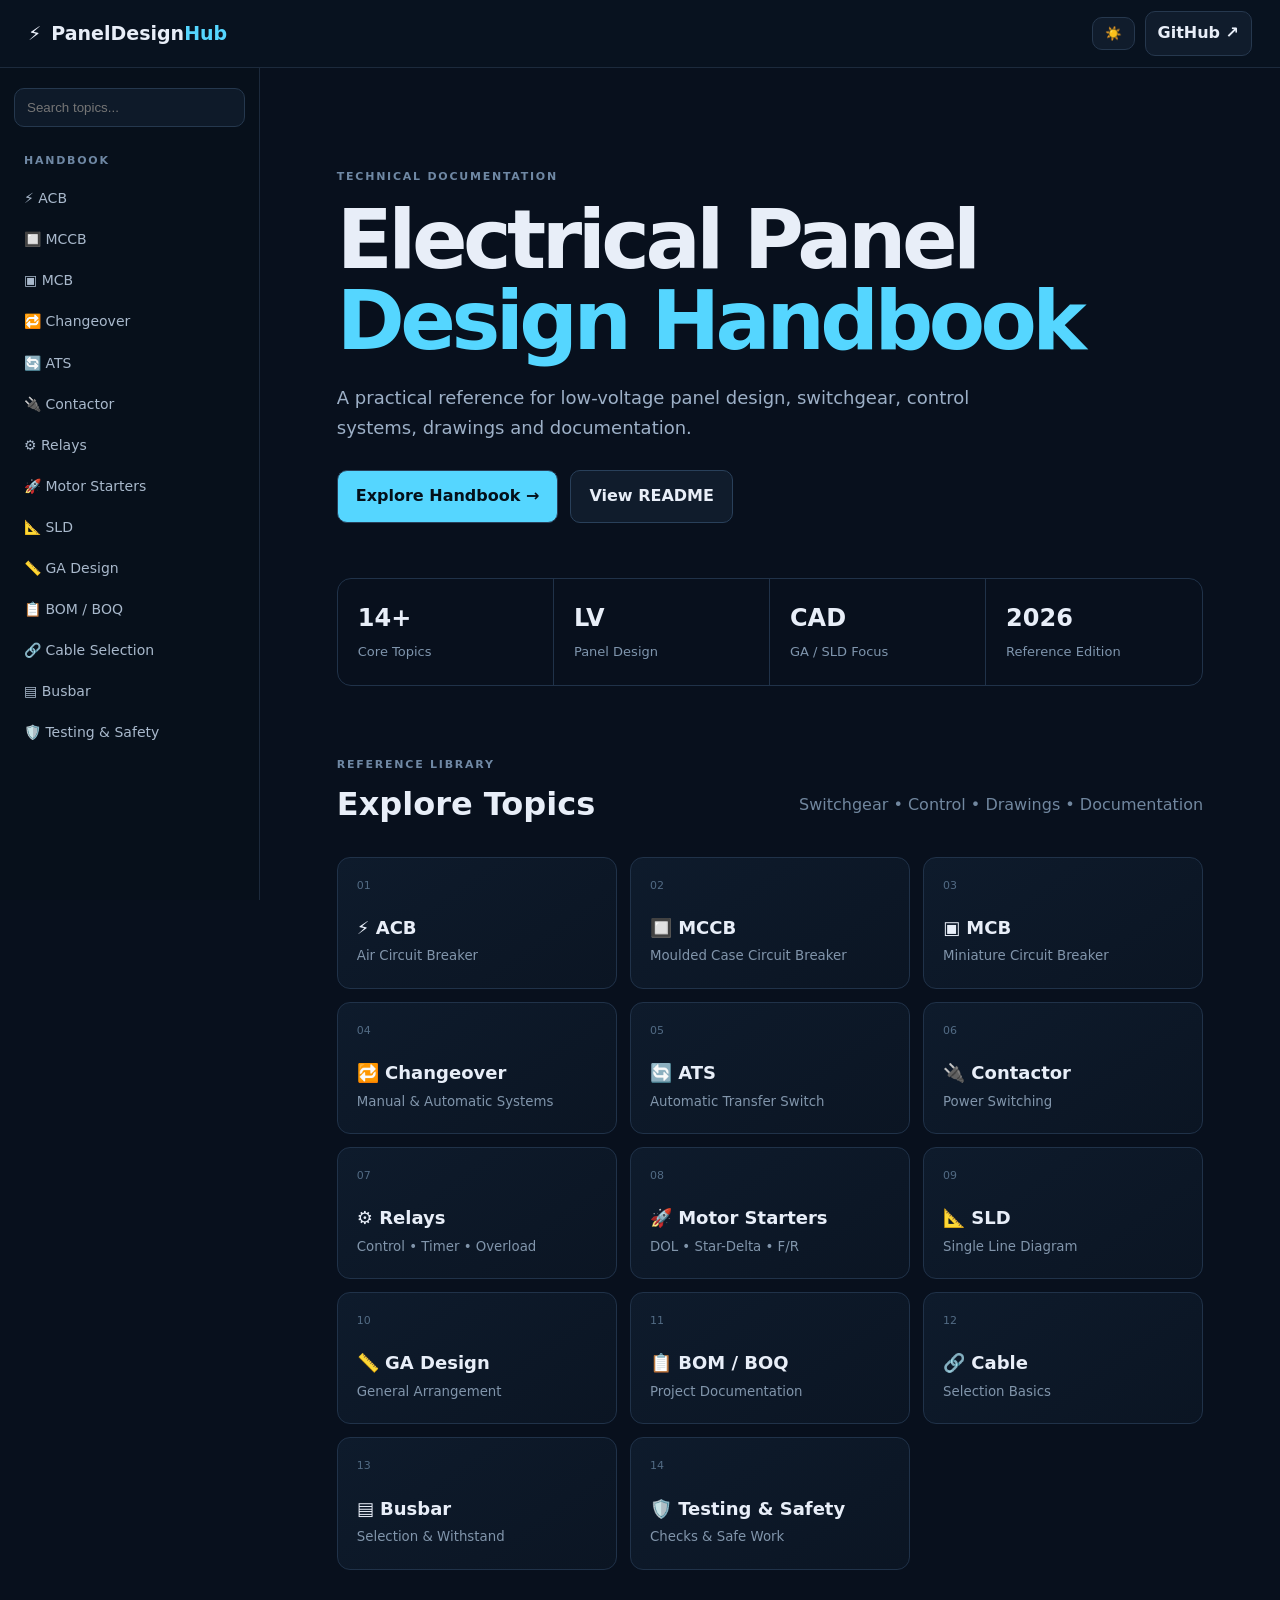
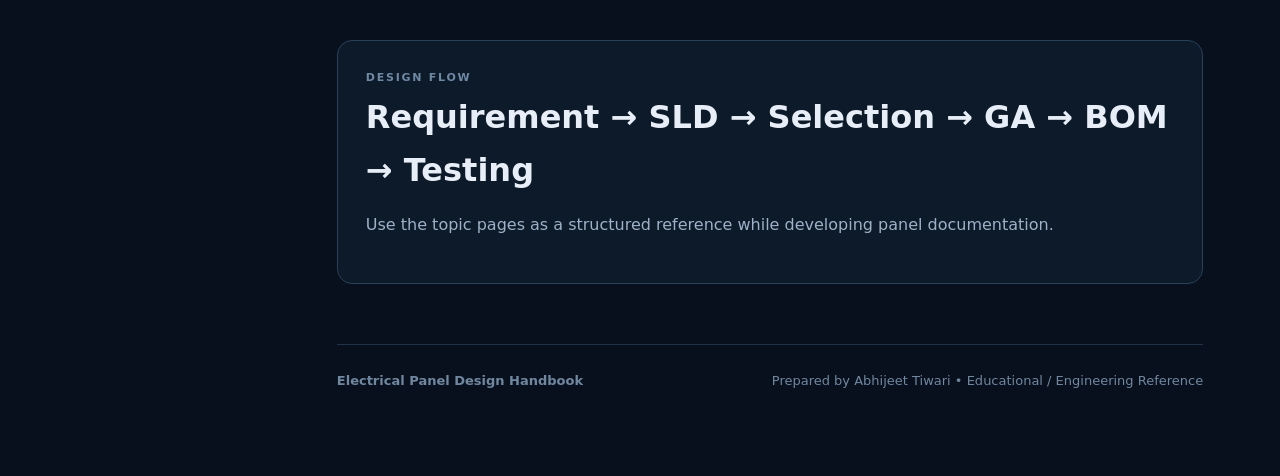
==== index.html @ 4001d246 "Add files via upload" ====
<!DOCTYPE html>
<html lang="en">
<head>
<meta charset="UTF-8">
<meta name="viewport" content="width=device-width, initial-scale=1.0">
<meta name="description" content="Electrical Panel Design Technical Handbook - ACB, MCCB, MCB, ATS, Changeover, Contactors, Relays, Starters, SLD, GA, BOM, BOQ, Cable and Busbar.">
<title>Electrical Panel Design Handbook</title>
<link rel="stylesheet" href="style.css">
</head>
<body>
<header class="topbar">
  <a class="brand" href="index.html">⚡ <span>PanelDesign<span class="accent">Hub</span></span></a>
  <div class="top-actions">
    <button id="themeBtn" class="icon-btn" title="Toggle theme">☀️</button>
    <a class="github-btn" href="https://github.com/" target="_blank" rel="noopener">GitHub ↗</a>
  </div>
</header>

<div class="layout">
<aside class="sidebar">
  <div class="search-wrap">
    <input id="search" type="search" placeholder="Search topics..." aria-label="Search topics">
  </div>
  <nav id="topicNav">
    <p class="nav-title">HANDBOOK</p>
    <a href="topics/acb.html">⚡ ACB</a>
    <a href="topics/mccb.html">🔲 MCCB</a>
    <a href="topics/mcb.html">▣ MCB</a>
    <a href="topics/changeover.html">🔁 Changeover</a>
    <a href="topics/ats.html">🔄 ATS</a>
    <a href="topics/contactor.html">🔌 Contactor</a>
    <a href="topics/relays.html">⚙️ Relays</a>
    <a href="topics/starters.html">🚀 Motor Starters</a>
    <a href="topics/sld.html">📐 SLD</a>
    <a href="topics/ga-design.html">📏 GA Design</a>
    <a href="topics/bom-boq.html">📋 BOM / BOQ</a>
    <a href="topics/cable.html">🔗 Cable Selection</a>
    <a href="topics/busbar.html">▤ Busbar</a>
    <a href="topics/testing-safety.html">🛡️ Testing & Safety</a>
  </nav>
</aside>

<main class="content">
  <section class="hero">
    <div class="eyebrow">TECHNICAL DOCUMENTATION</div>
    <h1>Electrical Panel<br><span>Design Handbook</span></h1>
    <p>A practical reference for low-voltage panel design, switchgear, control systems, drawings and documentation.</p>
    <div class="hero-buttons">
      <a class="primary-btn" href="#topics">Explore Handbook →</a>
      <a class="secondary-btn" href="README.md">View README</a>
    </div>
  </section>

  <section class="stats">
    <div><strong>14+</strong><span>Core Topics</span></div>
    <div><strong>LV</strong><span>Panel Design</span></div>
    <div><strong>CAD</strong><span>GA / SLD Focus</span></div>
    <div><strong>2026</strong><span>Reference Edition</span></div>
  </section>

  <section id="topics">
    <div class="section-head">
      <div><div class="eyebrow">REFERENCE LIBRARY</div><h2>Explore Topics</h2></div>
      <p>Switchgear • Control • Drawings • Documentation</p>
    </div>
    <div class="cards" id="cards">
      <a class="card" data-key="acb air circuit breaker" href="topics/acb.html"><span>01</span><b>⚡ ACB</b><small>Air Circuit Breaker</small></a>
      <a class="card" data-key="mccb moulded case circuit breaker" href="topics/mccb.html"><span>02</span><b>🔲 MCCB</b><small>Moulded Case Circuit Breaker</small></a>
      <a class="card" data-key="mcb miniature circuit breaker" href="topics/mcb.html"><span>03</span><b>▣ MCB</b><small>Miniature Circuit Breaker</small></a>
      <a class="card" data-key="changeover manual automatic mains dg" href="topics/changeover.html"><span>04</span><b>🔁 Changeover</b><small>Manual & Automatic Systems</small></a>
      <a class="card" data-key="ats automatic transfer switch" href="topics/ats.html"><span>05</span><b>🔄 ATS</b><small>Automatic Transfer Switch</small></a>
      <a class="card" data-key="contactor contact" href="topics/contactor.html"><span>06</span><b>🔌 Contactor</b><small>Power Switching</small></a>
      <a class="card" data-key="relay control timer overload" href="topics/relays.html"><span>07</span><b>⚙️ Relays</b><small>Control • Timer • Overload</small></a>
      <a class="card" data-key="dol star delta forward reverse starters motor" href="topics/starters.html"><span>08</span><b>🚀 Motor Starters</b><small>DOL • Star-Delta • F/R</small></a>
      <a class="card" data-key="sld single line diagram" href="topics/sld.html"><span>09</span><b>📐 SLD</b><small>Single Line Diagram</small></a>
      <a class="card" data-key="ga general arrangement drawing" href="topics/ga-design.html"><span>10</span><b>📏 GA Design</b><small>General Arrangement</small></a>
      <a class="card" data-key="bom boq bill materials quantities" href="topics/bom-boq.html"><span>11</span><b>📋 BOM / BOQ</b><small>Project Documentation</small></a>
      <a class="card" data-key="cable selection current voltage drop" href="topics/cable.html"><span>12</span><b>🔗 Cable</b><small>Selection Basics</small></a>
      <a class="card" data-key="busbar copper aluminium current density" href="topics/busbar.html"><span>13</span><b>▤ Busbar</b><small>Selection & Withstand</small></a>
      <a class="card" data-key="testing commissioning electrical safety" href="topics/testing-safety.html"><span>14</span><b>🛡️ Testing & Safety</b><small>Checks & Safe Work</small></a>
    </div>
    <p id="noResults" class="no-results">No topic found.</p>
  </section>

  <section class="callout">
    <div><div class="eyebrow">DESIGN FLOW</div><h2>Requirement → SLD → Selection → GA → BOM → Testing</h2></div>
    <p>Use the topic pages as a structured reference while developing panel documentation.</p>
  </section>

  <footer>
    <strong>Electrical Panel Design Handbook</strong>
    <span>Prepared by Abhijeet Tiwari • Educational / Engineering Reference</span>
  </footer>
</main>
</div>
<script src="script.js"></script>
</body>
</html>
---- style.css ----
*{box-sizing:border-box}html{scroll-behavior:smooth}body{margin:0;font-family:Inter,ui-sans-serif,system-ui,-apple-system,BlinkMacSystemFont,"Segoe UI",sans-serif;background:#08101d;color:#e8eef8;line-height:1.65}a{color:inherit;text-decoration:none}.topbar{height:68px;border-bottom:1px solid #1c2a3c;background:#091321cc;backdrop-filter:blur(16px);display:flex;align-items:center;justify-content:space-between;padding:0 28px;position:sticky;top:0;z-index:20}.brand{display:flex;align-items:center;gap:10px;font-weight:800;font-size:19px}.accent{color:#55d6ff}.top-actions{display:flex;gap:10px;align-items:center}.icon-btn,.github-btn{border:1px solid #26384e;background:#101c2c;color:#e8eef8;border-radius:10px;padding:8px 12px;cursor:pointer}.github-btn{font-weight:700}.layout{display:grid;grid-template-columns:260px 1fr;min-height:calc(100vh - 68px)}.sidebar{border-right:1px solid #1c2a3c;background:#07101b;padding:20px 14px;position:sticky;top:68px;height:calc(100vh - 68px);overflow:auto}.search-wrap input{width:100%;padding:11px 12px;background:#0e1a29;border:1px solid #25384e;border-radius:10px;color:#fff;outline:none}.nav-title,.eyebrow{font-size:11px;letter-spacing:.16em;color:#6f88a4;font-weight:800}.nav-title{margin:25px 10px 8px}.sidebar nav a{display:block;padding:9px 10px;border-radius:8px;color:#a9b9cc;font-size:14px}.sidebar nav a:hover{background:#122237;color:#fff}.content{max-width:1250px;width:100%;margin:auto;padding:60px 6vw}.hero{padding:40px 0 35px}.hero h1{font-size:clamp(42px,7vw,82px);line-height:.98;letter-spacing:-.055em;margin:14px 0 22px}.hero h1 span{color:#55d6ff}.hero p{max-width:700px;color:#9db0c7;font-size:18px}.hero-buttons{display:flex;gap:12px;margin-top:28px;flex-wrap:wrap}.primary-btn,.secondary-btn{padding:12px 18px;border-radius:10px;font-weight:800;border:1px solid #29405a}.primary-btn{background:#55d6ff;color:#04101a}.secondary-btn{background:#101c2c}.stats{display:grid;grid-template-columns:repeat(4,1fr);border:1px solid #203249;border-radius:14px;overflow:hidden;margin:20px 0 70px}.stats div{padding:20px;border-right:1px solid #203249}.stats div:last-child{border:0}.stats strong{display:block;font-size:24px}.stats span{color:#7f95ad;font-size:13px}.section-head{display:flex;justify-content:space-between;gap:20px;align-items:end;margin-bottom:22px}.section-head h2,.callout h2{font-size:32px;margin:4px 0}.section-head p{color:#71879f}.cards{display:grid;grid-template-columns:repeat(3,1fr);gap:13px}.card{border:1px solid #203249;background:linear-gradient(145deg,#0e1b2c,#0b1523);border-radius:13px;padding:19px;min-height:130px;transition:.2s}.card:hover{transform:translateY(-3px);border-color:#55d6ff66;box-shadow:0 12px 35px #0005}.card span{display:block;color:#526b84;font-size:11px;margin-bottom:18px}.card b{display:block;font-size:18px}.card small{color:#8195ab}.no-results{display:none;color:#8095ad}.callout{margin:70px 0 20px;padding:28px;border:1px solid #29405a;border-radius:15px;background:#0d1a29}.callout p{color:#9eb1c7}footer{border-top:1px solid #203249;margin-top:60px;padding:25px 0;color:#71879f;display:flex;justify-content:space-between;gap:20px;font-size:13px}.doc{max-width:900px}.doc h1{font-size:48px;line-height:1.05;letter-spacing:-.04em;margin:10px 0 12px}.doc .lead{color:#9eb1c7;font-size:18px}.doc h2{margin-top:44px;border-bottom:1px solid #203249;padding-bottom:8px}.doc h3{margin-top:28px}.doc li{margin:5px 0}.doc code,.doc pre{font-family:"JetBrains Mono",ui-monospace,SFMono-Regular,Consolas,monospace}.doc pre{background:#050b13;border:1px solid #1e3046;padding:18px;border-radius:12px;overflow:auto;color:#d5e5f7}.doc code{background:#122236;padding:2px 5px;border-radius:5px}.doc table{width:100%;border-collapse:collapse;margin:18px 0}.doc th,.doc td{border:1px solid #25384e;padding:10px;text-align:left}.doc th{background:#112136}.back{display:inline-block;margin-bottom:25px;color:#55d6ff}.note{padding:15px 18px;border-left:3px solid #55d6ff;background:#0d1b2b;border-radius:7px;color:#a9bdd2}.topic-nav{display:flex;justify-content:space-between;margin-top:55px;padding-top:20px;border-top:1px solid #203249}.topic-nav a{color:#55d6ff}.light{background:#f3f7fb;color:#172233}.light .topbar,.light .sidebar{background:#fff;border-color:#d9e2ec}.light .sidebar nav a{color:#4e6175}.light .search-wrap input,.light .secondary-btn,.light .icon-btn{background:#f1f5f9;color:#172233;border-color:#d2dce7}.light .card,.light .callout{background:#fff;border-color:#d9e2ec}.light .stats{border-color:#d9e2ec}.light .stats div{border-color:#d9e2ec}.light .doc pre{background:#eef3f8;color:#172233;border-color:#d4dfe9}.light .doc code{background:#e4edf5}.light .doc th,.light .doc td{border-color:#d4dfe9}.light .doc th{background:#e8f0f7}.light .doc h2, .light footer{border-color:#d9e2ec}.light .hero p,.light .doc .lead,.light .callout p{color:#5f7185}@media(max-width:900px){.layout{grid-template-columns:1fr}.sidebar{position:relative;top:0;height:auto;border-right:0;border-bottom:1px solid #1c2a3c}.sidebar nav{display:flex;overflow:auto;gap:5px}.nav-title{display:none}.sidebar nav a{white-space:nowrap}.content{padding:35px 5vw}.cards{grid-template-columns:repeat(2,1fr)}.stats{grid-template-columns:repeat(2,1fr)}.stats div:nth-child(2){border-right:0}.stats div:nth-child(-n+2){border-bottom:1px solid #203249}.section-head,footer{display:block}}@media(max-width:560px){.cards{grid-template-columns:1fr}.hero h1{font-size:48px}.topbar{padding:0 15px}.brand{font-size:16px}.github-btn{display:none}.doc h1{font-size:38px}}
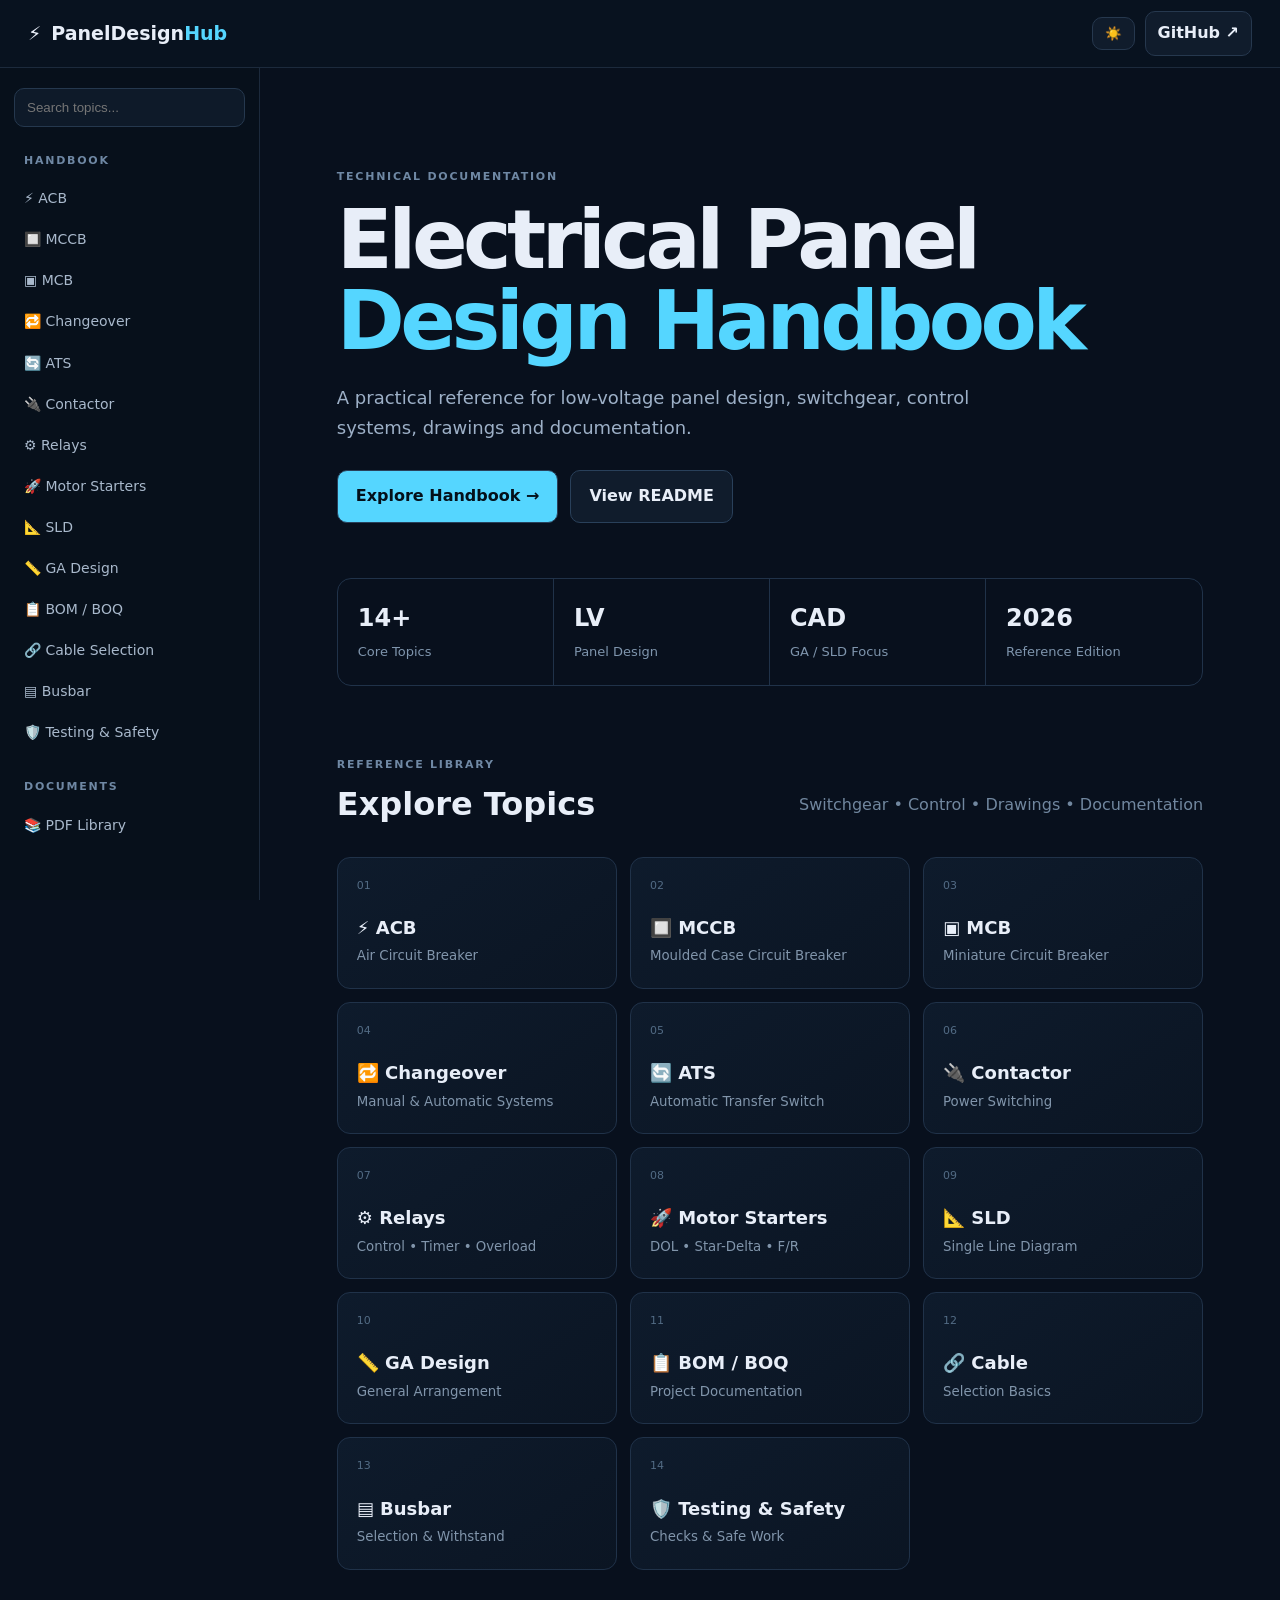
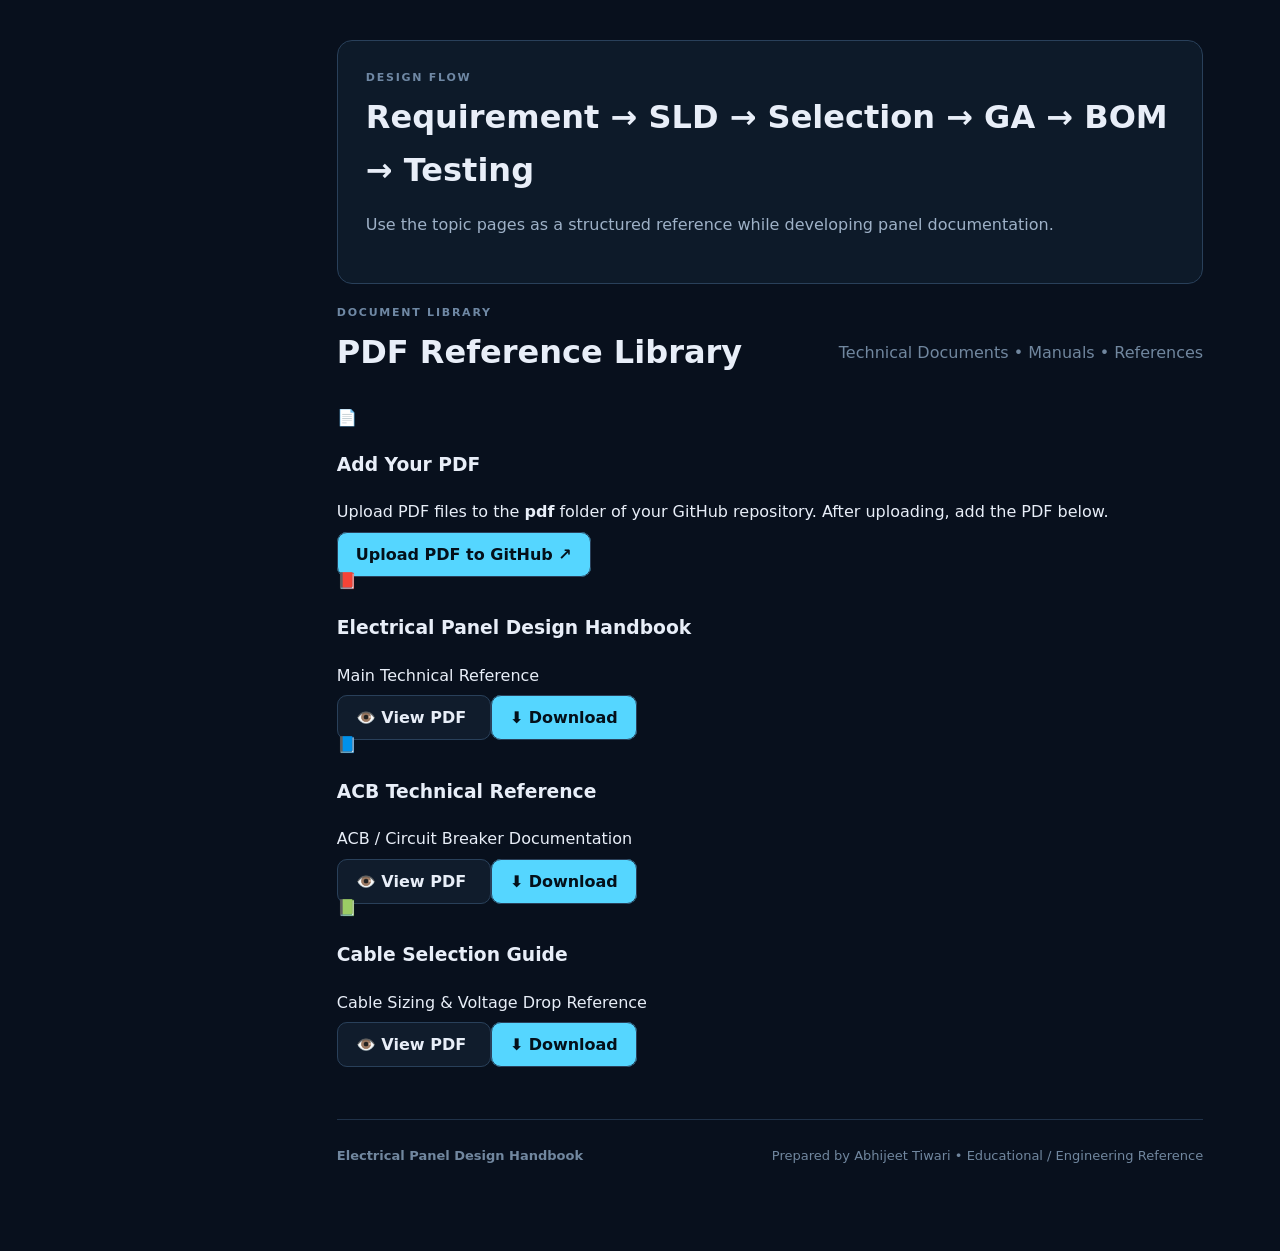
==== commit 9b68b8e2: "Update index.html" ====
--- a/index.html
+++ b/index.html
@@ -3,96 +3,698 @@
 <head>
 <meta charset="UTF-8">
 <meta name="viewport" content="width=device-width, initial-scale=1.0">
-<meta name="description" content="Electrical Panel Design Technical Handbook - ACB, MCCB, MCB, ATS, Changeover, Contactors, Relays, Starters, SLD, GA, BOM, BOQ, Cable and Busbar.">
+
+<meta name="description"
+content="Electrical Panel Design Technical Handbook - ACB, MCCB, MCB, ATS, Changeover, Contactors, Relays, Starters, SLD, GA, BOM, BOQ, Cable and Busbar.">
+
 <title>Electrical Panel Design Handbook</title>
+
 <link rel="stylesheet" href="style.css">
 </head>
+
 <body>
+
 <header class="topbar">
-  <a class="brand" href="index.html">⚡ <span>PanelDesign<span class="accent">Hub</span></span></a>
+
+  <a class="brand" href="index.html">
+    ⚡
+    <span>
+      PanelDesign<span class="accent">Hub</span>
+    </span>
+  </a>
+
   <div class="top-actions">
-    <button id="themeBtn" class="icon-btn" title="Toggle theme">☀️</button>
-    <a class="github-btn" href="https://github.com/" target="_blank" rel="noopener">GitHub ↗</a>
-  </div>
+
+    <button id="themeBtn"
+            class="icon-btn"
+            title="Toggle theme">
+      ☀️
+    </button>
+
+    <a class="github-btn"
+       href="https://github.com/"
+       target="_blank"
+       rel="noopener">
+      GitHub ↗
+    </a>
+
+  </div>
+
 </header>
 
+
 <div class="layout">
+
+<!-- ================= SIDEBAR ================= -->
+
 <aside class="sidebar">
+
   <div class="search-wrap">
-    <input id="search" type="search" placeholder="Search topics..." aria-label="Search topics">
-  </div>
+
+    <input
+      id="search"
+      type="search"
+      placeholder="Search topics..."
+      aria-label="Search topics">
+
+  </div>
+
+
   <nav id="topicNav">
+
     <p class="nav-title">HANDBOOK</p>
+
     <a href="topics/acb.html">⚡ ACB</a>
+
     <a href="topics/mccb.html">🔲 MCCB</a>
+
     <a href="topics/mcb.html">▣ MCB</a>
+
     <a href="topics/changeover.html">🔁 Changeover</a>
+
     <a href="topics/ats.html">🔄 ATS</a>
+
     <a href="topics/contactor.html">🔌 Contactor</a>
+
     <a href="topics/relays.html">⚙️ Relays</a>
+
     <a href="topics/starters.html">🚀 Motor Starters</a>
+
     <a href="topics/sld.html">📐 SLD</a>
+
     <a href="topics/ga-design.html">📏 GA Design</a>
+
     <a href="topics/bom-boq.html">📋 BOM / BOQ</a>
+
     <a href="topics/cable.html">🔗 Cable Selection</a>
+
     <a href="topics/busbar.html">▤ Busbar</a>
-    <a href="topics/testing-safety.html">🛡️ Testing & Safety</a>
+
+    <a href="topics/testing-safety.html">
+      🛡️ Testing & Safety
+    </a>
+
+
+    <!-- PDF LIBRARY -->
+
+    <p class="nav-title">DOCUMENTS</p>
+
+    <a href="#pdf-library">
+      📚 PDF Library
+    </a>
+
   </nav>
+
 </aside>
 
+
+<!-- ================= MAIN CONTENT ================= -->
+
 <main class="content">
-  <section class="hero">
-    <div class="eyebrow">TECHNICAL DOCUMENTATION</div>
-    <h1>Electrical Panel<br><span>Design Handbook</span></h1>
-    <p>A practical reference for low-voltage panel design, switchgear, control systems, drawings and documentation.</p>
-    <div class="hero-buttons">
-      <a class="primary-btn" href="#topics">Explore Handbook →</a>
-      <a class="secondary-btn" href="README.md">View README</a>
+
+
+<!-- ================= HERO ================= -->
+
+<section class="hero">
+
+  <div class="eyebrow">
+    TECHNICAL DOCUMENTATION
+  </div>
+
+  <h1>
+    Electrical Panel<br>
+    <span>Design Handbook</span>
+  </h1>
+
+  <p>
+    A practical reference for low-voltage panel design,
+    switchgear, control systems, drawings and documentation.
+  </p>
+
+
+  <div class="hero-buttons">
+
+    <a class="primary-btn"
+       href="#topics">
+      Explore Handbook →
+    </a>
+
+    <a class="secondary-btn"
+       href="README.md">
+      View README
+    </a>
+
+  </div>
+
+</section>
+
+
+<!-- ================= STATS ================= -->
+
+<section class="stats">
+
+  <div>
+    <strong>14+</strong>
+    <span>Core Topics</span>
+  </div>
+
+  <div>
+    <strong>LV</strong>
+    <span>Panel Design</span>
+  </div>
+
+  <div>
+    <strong>CAD</strong>
+    <span>GA / SLD Focus</span>
+  </div>
+
+  <div>
+    <strong>2026</strong>
+    <span>Reference Edition</span>
+  </div>
+
+</section>
+
+
+<!-- ================= TOPICS ================= -->
+
+<section id="topics">
+
+  <div class="section-head">
+
+    <div>
+
+      <div class="eyebrow">
+        REFERENCE LIBRARY
+      </div>
+
+      <h2>
+        Explore Topics
+      </h2>
+
     </div>
-  </section>
-
-  <section class="stats">
-    <div><strong>14+</strong><span>Core Topics</span></div>
-    <div><strong>LV</strong><span>Panel Design</span></div>
-    <div><strong>CAD</strong><span>GA / SLD Focus</span></div>
-    <div><strong>2026</strong><span>Reference Edition</span></div>
-  </section>
-
-  <section id="topics">
-    <div class="section-head">
-      <div><div class="eyebrow">REFERENCE LIBRARY</div><h2>Explore Topics</h2></div>
-      <p>Switchgear • Control • Drawings • Documentation</p>
+
+    <p>
+      Switchgear • Control • Drawings • Documentation
+    </p>
+
+  </div>
+
+
+  <div class="cards" id="cards">
+
+
+    <a class="card"
+       data-key="acb air circuit breaker"
+       href="topics/acb.html">
+
+      <span>01</span>
+
+      <b>⚡ ACB</b>
+
+      <small>
+        Air Circuit Breaker
+      </small>
+
+    </a>
+
+
+    <a class="card"
+       data-key="mccb moulded case circuit breaker"
+       href="topics/mccb.html">
+
+      <span>02</span>
+
+      <b>🔲 MCCB</b>
+
+      <small>
+        Moulded Case Circuit Breaker
+      </small>
+
+    </a>
+
+
+    <a class="card"
+       data-key="mcb miniature circuit breaker"
+       href="topics/mcb.html">
+
+      <span>03</span>
+
+      <b>▣ MCB</b>
+
+      <small>
+        Miniature Circuit Breaker
+      </small>
+
+    </a>
+
+
+    <a class="card"
+       data-key="changeover manual automatic mains dg"
+       href="topics/changeover.html">
+
+      <span>04</span>
+
+      <b>🔁 Changeover</b>
+
+      <small>
+        Manual & Automatic Systems
+      </small>
+
+    </a>
+
+
+    <a class="card"
+       data-key="ats automatic transfer switch"
+       href="topics/ats.html">
+
+      <span>05</span>
+
+      <b>🔄 ATS</b>
+
+      <small>
+        Automatic Transfer Switch
+      </small>
+
+    </a>
+
+
+    <a class="card"
+       data-key="contactor contact"
+       href="topics/contactor.html">
+
+      <span>06</span>
+
+      <b>🔌 Contactor</b>
+
+      <small>
+        Power Switching
+      </small>
+
+    </a>
+
+
+    <a class="card"
+       data-key="relay control timer overload"
+       href="topics/relays.html">
+
+      <span>07</span>
+
+      <b>⚙️ Relays</b>
+
+      <small>
+        Control • Timer • Overload
+      </small>
+
+    </a>
+
+
+    <a class="card"
+       data-key="dol star delta forward reverse starters motor"
+       href="topics/starters.html">
+
+      <span>08</span>
+
+      <b>🚀 Motor Starters</b>
+
+      <small>
+        DOL • Star-Delta • F/R
+      </small>
+
+    </a>
+
+
+    <a class="card"
+       data-key="sld single line diagram"
+       href="topics/sld.html">
+
+      <span>09</span>
+
+      <b>📐 SLD</b>
+
+      <small>
+        Single Line Diagram
+      </small>
+
+    </a>
+
+
+    <a class="card"
+       data-key="ga general arrangement drawing"
+       href="topics/ga-design.html">
+
+      <span>10</span>
+
+      <b>📏 GA Design</b>
+
+      <small>
+        General Arrangement
+      </small>
+
+    </a>
+
+
+    <a class="card"
+       data-key="bom boq bill materials quantities"
+       href="topics/bom-boq.html">
+
+      <span>11</span>
+
+      <b>📋 BOM / BOQ</b>
+
+      <small>
+        Project Documentation
+      </small>
+
+    </a>
+
+
+    <a class="card"
+       data-key="cable selection current voltage drop"
+       href="topics/cable.html">
+
+      <span>12</span>
+
+      <b>🔗 Cable</b>
+
+      <small>
+        Selection Basics
+      </small>
+
+    </a>
+
+
+    <a class="card"
+       data-key="busbar copper aluminium current density"
+       href="topics/busbar.html">
+
+      <span>13</span>
+
+      <b>▤ Busbar</b>
+
+      <small>
+        Selection & Withstand
+      </small>
+
+    </a>
+
+
+    <a class="card"
+       data-key="testing commissioning electrical safety"
+       href="topics/testing-safety.html">
+
+      <span>14</span>
+
+      <b>🛡️ Testing & Safety</b>
+
+      <small>
+        Checks & Safe Work
+      </small>
+
+    </a>
+
+
+  </div>
+
+
+  <p id="noResults"
+     class="no-results">
+
+    No topic found.
+
+  </p>
+
+</section>
+
+
+<!-- ================= DESIGN FLOW ================= -->
+
+<section class="callout">
+
+  <div>
+
+    <div class="eyebrow">
+      DESIGN FLOW
     </div>
-    <div class="cards" id="cards">
-      <a class="card" data-key="acb air circuit breaker" href="topics/acb.html"><span>01</span><b>⚡ ACB</b><small>Air Circuit Breaker</small></a>
-      <a class="card" data-key="mccb moulded case circuit breaker" href="topics/mccb.html"><span>02</span><b>🔲 MCCB</b><small>Moulded Case Circuit Breaker</small></a>
-      <a class="card" data-key="mcb miniature circuit breaker" href="topics/mcb.html"><span>03</span><b>▣ MCB</b><small>Miniature Circuit Breaker</small></a>
-      <a class="card" data-key="changeover manual automatic mains dg" href="topics/changeover.html"><span>04</span><b>🔁 Changeover</b><small>Manual & Automatic Systems</small></a>
-      <a class="card" data-key="ats automatic transfer switch" href="topics/ats.html"><span>05</span><b>🔄 ATS</b><small>Automatic Transfer Switch</small></a>
-      <a class="card" data-key="contactor contact" href="topics/contactor.html"><span>06</span><b>🔌 Contactor</b><small>Power Switching</small></a>
-      <a class="card" data-key="relay control timer overload" href="topics/relays.html"><span>07</span><b>⚙️ Relays</b><small>Control • Timer • Overload</small></a>
-      <a class="card" data-key="dol star delta forward reverse starters motor" href="topics/starters.html"><span>08</span><b>🚀 Motor Starters</b><small>DOL • Star-Delta • F/R</small></a>
-      <a class="card" data-key="sld single line diagram" href="topics/sld.html"><span>09</span><b>📐 SLD</b><small>Single Line Diagram</small></a>
-      <a class="card" data-key="ga general arrangement drawing" href="topics/ga-design.html"><span>10</span><b>📏 GA Design</b><small>General Arrangement</small></a>
-      <a class="card" data-key="bom boq bill materials quantities" href="topics/bom-boq.html"><span>11</span><b>📋 BOM / BOQ</b><small>Project Documentation</small></a>
-      <a class="card" data-key="cable selection current voltage drop" href="topics/cable.html"><span>12</span><b>🔗 Cable</b><small>Selection Basics</small></a>
-      <a class="card" data-key="busbar copper aluminium current density" href="topics/busbar.html"><span>13</span><b>▤ Busbar</b><small>Selection & Withstand</small></a>
-      <a class="card" data-key="testing commissioning electrical safety" href="topics/testing-safety.html"><span>14</span><b>🛡️ Testing & Safety</b><small>Checks & Safe Work</small></a>
+
+    <h2>
+      Requirement → SLD → Selection → GA → BOM → Testing
+    </h2>
+
+  </div>
+
+  <p>
+    Use the topic pages as a structured reference
+    while developing panel documentation.
+  </p>
+
+</section>
+
+
+<!-- ================= PDF LIBRARY ================= -->
+
+<section id="pdf-library"
+         class="pdf-section">
+
+
+  <div class="section-head">
+
+    <div>
+
+      <div class="eyebrow">
+        DOCUMENT LIBRARY
+      </div>
+
+      <h2>
+        PDF Reference Library
+      </h2>
+
     </div>
-    <p id="noResults" class="no-results">No topic found.</p>
-  </section>
-
-  <section class="callout">
-    <div><div class="eyebrow">DESIGN FLOW</div><h2>Requirement → SLD → Selection → GA → BOM → Testing</h2></div>
-    <p>Use the topic pages as a structured reference while developing panel documentation.</p>
-  </section>
-
-  <footer>
-    <strong>Electrical Panel Design Handbook</strong>
-    <span>Prepared by Abhijeet Tiwari • Educational / Engineering Reference</span>
-  </footer>
+
+    <p>
+      Technical Documents • Manuals • References
+    </p>
+
+  </div>
+
+
+  <!-- Upload Information -->
+
+  <div class="pdf-upload-box">
+
+    <div class="pdf-icon">
+      📄
+    </div>
+
+    <h3>
+      Add Your PDF
+    </h3>
+
+    <p>
+      Upload PDF files to the
+      <strong>pdf</strong> folder of your GitHub repository.
+      After uploading, add the PDF below.
+    </p>
+
+    <a
+      class="primary-btn"
+      href="https://github.com/"
+      target="_blank"
+      rel="noopener">
+
+      Upload PDF to GitHub ↗
+
+    </a>
+
+  </div>
+
+
+  <!-- PDF 01 -->
+
+  <div class="pdf-list">
+
+
+    <div class="pdf-card">
+
+      <div class="pdf-info">
+
+        <span class="pdf-file-icon">
+          📕
+        </span>
+
+        <div>
+
+          <h3>
+            Electrical Panel Design Handbook
+          </h3>
+
+          <p>
+            Main Technical Reference
+          </p>
+
+        </div>
+
+      </div>
+
+
+      <div class="pdf-actions">
+
+        <a
+          href="pdf/electrical-panel-design.pdf"
+          target="_blank"
+          rel="noopener"
+          class="secondary-btn">
+
+          👁️ View PDF
+
+        </a>
+
+
+        <a
+          href="pdf/electrical-panel-design.pdf"
+          download
+          class="primary-btn">
+
+          ⬇️ Download
+
+        </a>
+
+      </div>
+
+    </div>
+
+
+    <!-- PDF 02 -->
+
+    <div class="pdf-card">
+
+      <div class="pdf-info">
+
+        <span class="pdf-file-icon">
+          📘
+        </span>
+
+        <div>
+
+          <h3>
+            ACB Technical Reference
+          </h3>
+
+          <p>
+            ACB / Circuit Breaker Documentation
+          </p>
+
+        </div>
+
+      </div>
+
+
+      <div class="pdf-actions">
+
+        <a
+          href="pdf/acb-reference.pdf"
+          target="_blank"
+          rel="noopener"
+          class="secondary-btn">
+
+          👁️ View PDF
+
+        </a>
+
+
+        <a
+          href="pdf/acb-reference.pdf"
+          download
+          class="primary-btn">
+
+          ⬇️ Download
+
+        </a>
+
+      </div>
+
+    </div>
+
+
+    <!-- PDF 03 -->
+
+    <div class="pdf-card">
+
+      <div class="pdf-info">
+
+        <span class="pdf-file-icon">
+          📗
+        </span>
+
+        <div>
+
+          <h3>
+            Cable Selection Guide
+          </h3>
+
+          <p>
+            Cable Sizing & Voltage Drop Reference
+          </p>
+
+        </div>
+
+      </div>
+
+
+      <div class="pdf-actions">
+
+        <a
+          href="pdf/cable-selection.pdf"
+          target="_blank"
+          rel="noopener"
+          class="secondary-btn">
+
+          👁️ View PDF
+
+        </a>
+
+
+        <a
+          href="pdf/cable-selection.pdf"
+          download
+          class="primary-btn">
+
+          ⬇️ Download
+
+        </a>
+
+      </div>
+
+    </div>
+
+
+  </div>
+
+</section>
+
+
+<!-- ================= FOOTER ================= -->
+
+<footer>
+
+  <strong>
+    Electrical Panel Design Handbook
+  </strong>
+
+  <span>
+    Prepared by Abhijeet Tiwari • Educational / Engineering Reference
+  </span>
+
+</footer>
+
+
 </main>
+
 </div>
+
+
 <script src="script.js"></script>
+
 </body>
-</html>+</html>
+
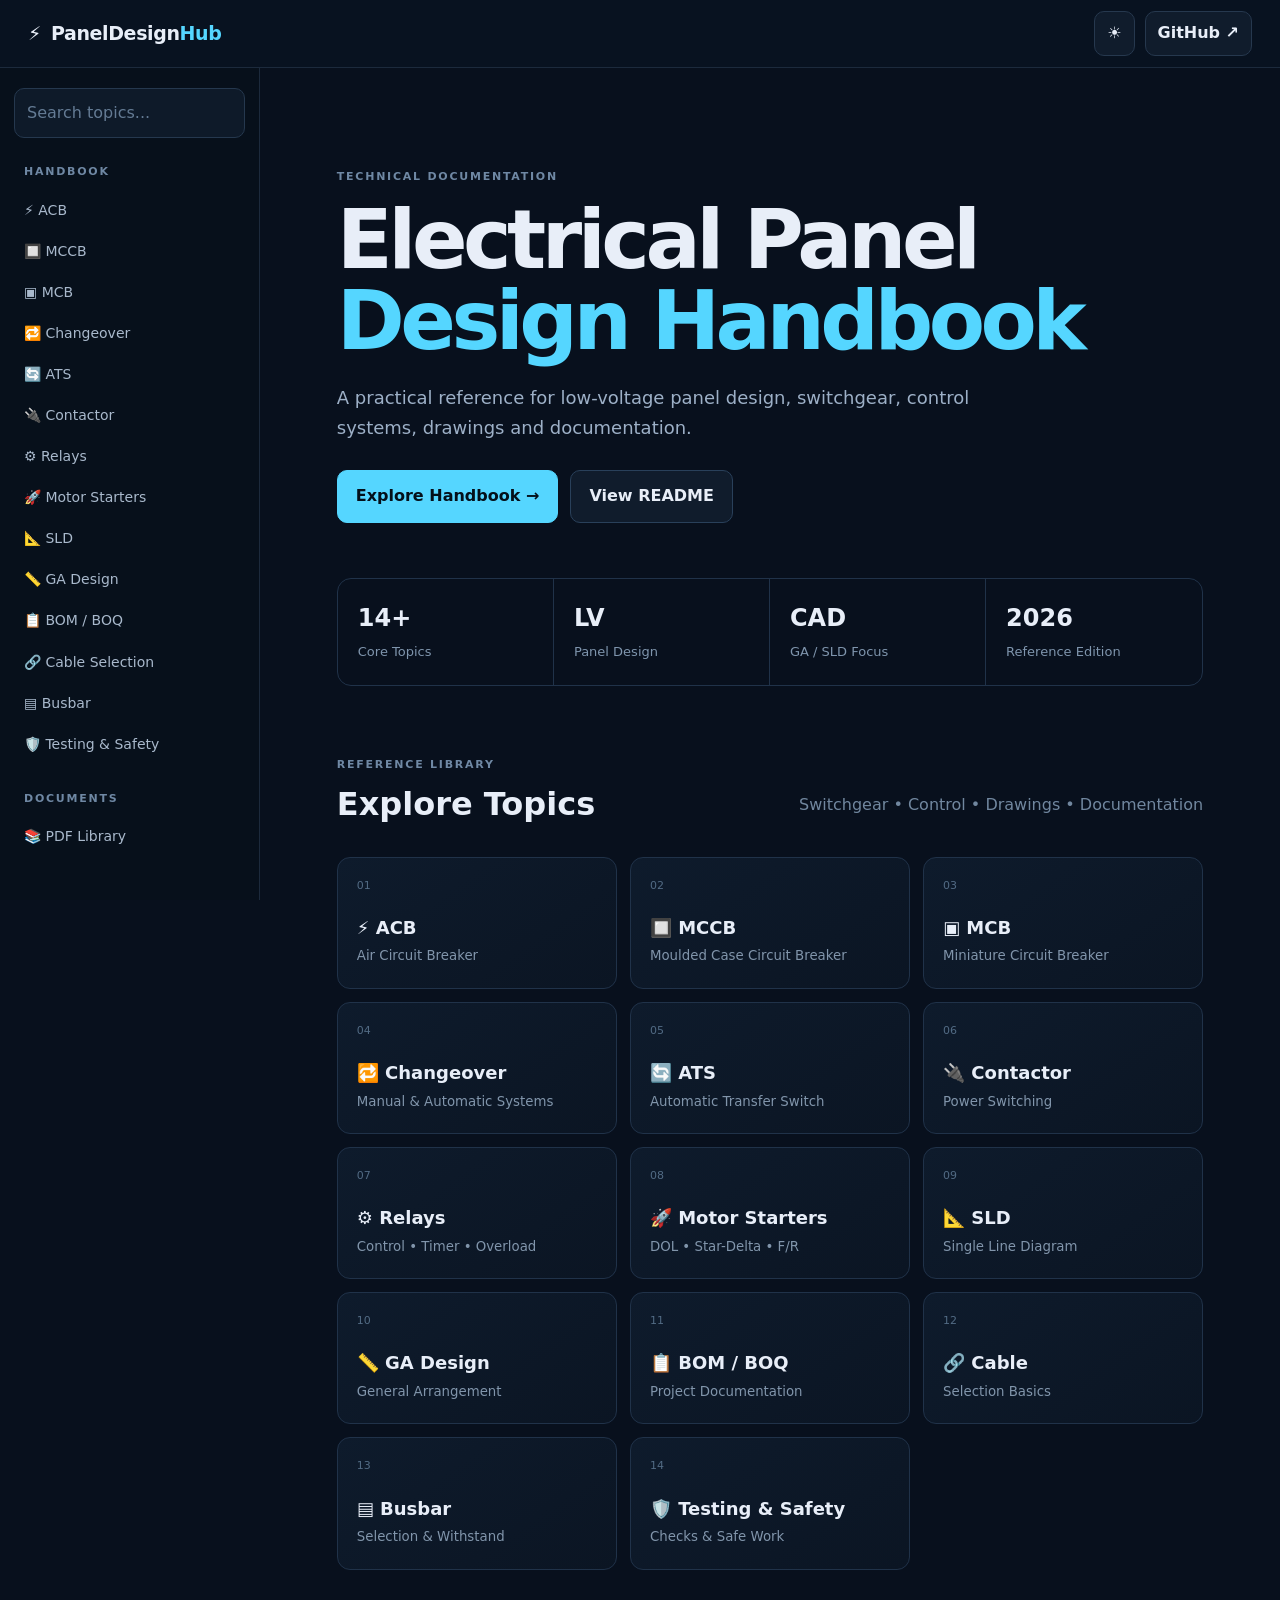
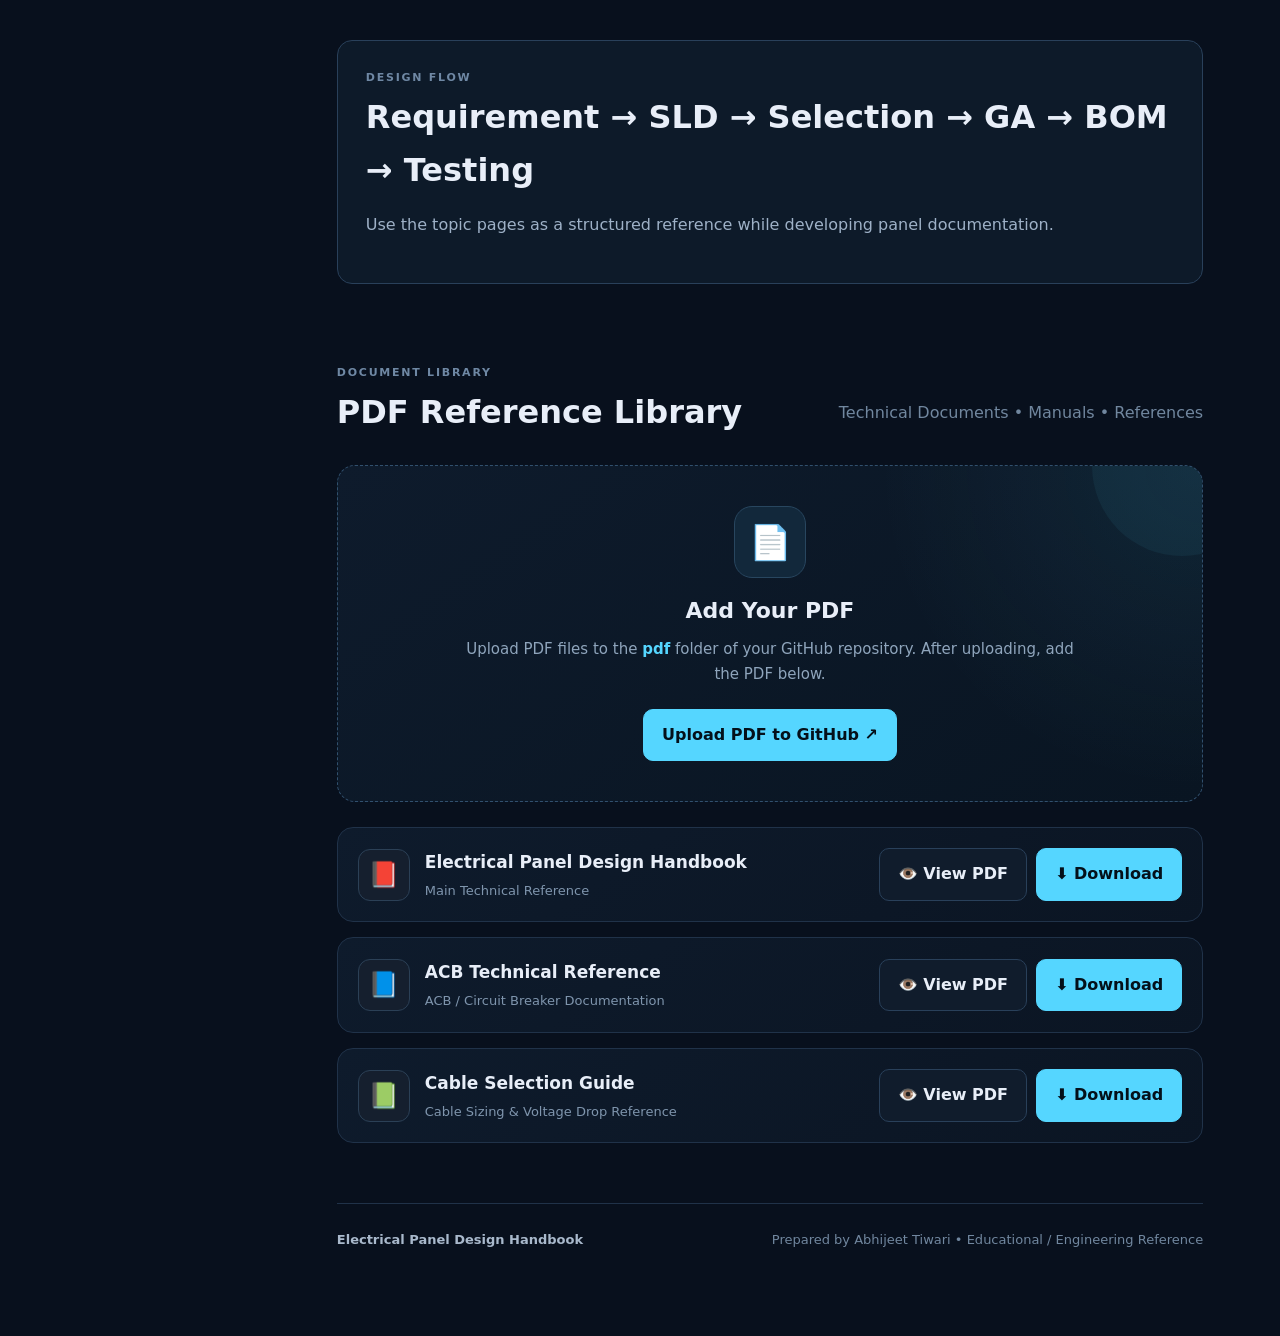
==== commit 0ee941e7: "Update index.html" ====
--- a/index.html
+++ b/index.html
@@ -32,11 +32,12 @@
     </button>
 
     <a class="github-btn"
-       href="https://github.com/"
-       target="_blank"
-       rel="noopener">
-      GitHub ↗
-    </a>
+   href="https://github.com/codewithabhi008/Electrical-Panel-Design-Handbook-Web"
+   target="_blank"
+   rel="noopener">
+   GitHub ↗
+</a>
+
 
   </div>
 
--- a/style.css
+++ b/style.css
@@ -1 +1,1351 @@
-*{box-sizing:border-box}html{scroll-behavior:smooth}body{margin:0;font-family:Inter,ui-sans-serif,system-ui,-apple-system,BlinkMacSystemFont,"Segoe UI",sans-serif;background:#08101d;color:#e8eef8;line-height:1.65}a{color:inherit;text-decoration:none}.topbar{height:68px;border-bottom:1px solid #1c2a3c;background:#091321cc;backdrop-filter:blur(16px);display:flex;align-items:center;justify-content:space-between;padding:0 28px;position:sticky;top:0;z-index:20}.brand{display:flex;align-items:center;gap:10px;font-weight:800;font-size:19px}.accent{color:#55d6ff}.top-actions{display:flex;gap:10px;align-items:center}.icon-btn,.github-btn{border:1px solid #26384e;background:#101c2c;color:#e8eef8;border-radius:10px;padding:8px 12px;cursor:pointer}.github-btn{font-weight:700}.layout{display:grid;grid-template-columns:260px 1fr;min-height:calc(100vh - 68px)}.sidebar{border-right:1px solid #1c2a3c;background:#07101b;padding:20px 14px;position:sticky;top:68px;height:calc(100vh - 68px);overflow:auto}.search-wrap input{width:100%;padding:11px 12px;background:#0e1a29;border:1px solid #25384e;border-radius:10px;color:#fff;outline:none}.nav-title,.eyebrow{font-size:11px;letter-spacing:.16em;color:#6f88a4;font-weight:800}.nav-title{margin:25px 10px 8px}.sidebar nav a{display:block;padding:9px 10px;border-radius:8px;color:#a9b9cc;font-size:14px}.sidebar nav a:hover{background:#122237;color:#fff}.content{max-width:1250px;width:100%;margin:auto;padding:60px 6vw}.hero{padding:40px 0 35px}.hero h1{font-size:clamp(42px,7vw,82px);line-height:.98;letter-spacing:-.055em;margin:14px 0 22px}.hero h1 span{color:#55d6ff}.hero p{max-width:700px;color:#9db0c7;font-size:18px}.hero-buttons{display:flex;gap:12px;margin-top:28px;flex-wrap:wrap}.primary-btn,.secondary-btn{padding:12px 18px;border-radius:10px;font-weight:800;border:1px solid #29405a}.primary-btn{background:#55d6ff;color:#04101a}.secondary-btn{background:#101c2c}.stats{display:grid;grid-template-columns:repeat(4,1fr);border:1px solid #203249;border-radius:14px;overflow:hidden;margin:20px 0 70px}.stats div{padding:20px;border-right:1px solid #203249}.stats div:last-child{border:0}.stats strong{display:block;font-size:24px}.stats span{color:#7f95ad;font-size:13px}.section-head{display:flex;justify-content:space-between;gap:20px;align-items:end;margin-bottom:22px}.section-head h2,.callout h2{font-size:32px;margin:4px 0}.section-head p{color:#71879f}.cards{display:grid;grid-template-columns:repeat(3,1fr);gap:13px}.card{border:1px solid #203249;background:linear-gradient(145deg,#0e1b2c,#0b1523);border-radius:13px;padding:19px;min-height:130px;transition:.2s}.card:hover{transform:translateY(-3px);border-color:#55d6ff66;box-shadow:0 12px 35px #0005}.card span{display:block;color:#526b84;font-size:11px;margin-bottom:18px}.card b{display:block;font-size:18px}.card small{color:#8195ab}.no-results{display:none;color:#8095ad}.callout{margin:70px 0 20px;padding:28px;border:1px solid #29405a;border-radius:15px;background:#0d1a29}.callout p{color:#9eb1c7}footer{border-top:1px solid #203249;margin-top:60px;padding:25px 0;color:#71879f;display:flex;justify-content:space-between;gap:20px;font-size:13px}.doc{max-width:900px}.doc h1{font-size:48px;line-height:1.05;letter-spacing:-.04em;margin:10px 0 12px}.doc .lead{color:#9eb1c7;font-size:18px}.doc h2{margin-top:44px;border-bottom:1px solid #203249;padding-bottom:8px}.doc h3{margin-top:28px}.doc li{margin:5px 0}.doc code,.doc pre{font-family:"JetBrains Mono",ui-monospace,SFMono-Regular,Consolas,monospace}.doc pre{background:#050b13;border:1px solid #1e3046;padding:18px;border-radius:12px;overflow:auto;color:#d5e5f7}.doc code{background:#122236;padding:2px 5px;border-radius:5px}.doc table{width:100%;border-collapse:collapse;margin:18px 0}.doc th,.doc td{border:1px solid #25384e;padding:10px;text-align:left}.doc th{background:#112136}.back{display:inline-block;margin-bottom:25px;color:#55d6ff}.note{padding:15px 18px;border-left:3px solid #55d6ff;background:#0d1b2b;border-radius:7px;color:#a9bdd2}.topic-nav{display:flex;justify-content:space-between;margin-top:55px;padding-top:20px;border-top:1px solid #203249}.topic-nav a{color:#55d6ff}.light{background:#f3f7fb;color:#172233}.light .topbar,.light .sidebar{background:#fff;border-color:#d9e2ec}.light .sidebar nav a{color:#4e6175}.light .search-wrap input,.light .secondary-btn,.light .icon-btn{background:#f1f5f9;color:#172233;border-color:#d2dce7}.light .card,.light .callout{background:#fff;border-color:#d9e2ec}.light .stats{border-color:#d9e2ec}.light .stats div{border-color:#d9e2ec}.light .doc pre{background:#eef3f8;color:#172233;border-color:#d4dfe9}.light .doc code{background:#e4edf5}.light .doc th,.light .doc td{border-color:#d4dfe9}.light .doc th{background:#e8f0f7}.light .doc h2, .light footer{border-color:#d9e2ec}.light .hero p,.light .doc .lead,.light .callout p{color:#5f7185}@media(max-width:900px){.layout{grid-template-columns:1fr}.sidebar{position:relative;top:0;height:auto;border-right:0;border-bottom:1px solid #1c2a3c}.sidebar nav{display:flex;overflow:auto;gap:5px}.nav-title{display:none}.sidebar nav a{white-space:nowrap}.content{padding:35px 5vw}.cards{grid-template-columns:repeat(2,1fr)}.stats{grid-template-columns:repeat(2,1fr)}.stats div:nth-child(2){border-right:0}.stats div:nth-child(-n+2){border-bottom:1px solid #203249}.section-head,footer{display:block}}@media(max-width:560px){.cards{grid-template-columns:1fr}.hero h1{font-size:48px}.topbar{padding:0 15px}.brand{font-size:16px}.github-btn{display:none}.doc h1{font-size:38px}}+/* =========================================================
+   PANEL DESIGN HUB
+   Complete Main Stylesheet
+========================================================= */
+
+/* =========================
+   GLOBAL
+========================= */
+
+* {
+  box-sizing: border-box;
+}
+
+html {
+  scroll-behavior: smooth;
+}
+
+body {
+  margin: 0;
+  font-family:
+    Inter,
+    ui-sans-serif,
+    system-ui,
+    -apple-system,
+    BlinkMacSystemFont,
+    "Segoe UI",
+    sans-serif;
+
+  background: #08101d;
+  color: #e8eef8;
+  line-height: 1.65;
+}
+
+a {
+  color: inherit;
+  text-decoration: none;
+}
+
+button,
+input {
+  font: inherit;
+}
+
+
+/* =========================
+   TOP BAR
+========================= */
+
+.topbar {
+  height: 68px;
+
+  border-bottom: 1px solid #1c2a3c;
+
+  background: rgba(9, 19, 33, 0.85);
+
+  backdrop-filter: blur(16px);
+  -webkit-backdrop-filter: blur(16px);
+
+  display: flex;
+  align-items: center;
+  justify-content: space-between;
+
+  padding: 0 28px;
+
+  position: sticky;
+  top: 0;
+
+  z-index: 100;
+}
+
+
+/* Brand */
+
+.brand {
+  display: flex;
+  align-items: center;
+
+  gap: 10px;
+
+  font-weight: 800;
+  font-size: 19px;
+
+  letter-spacing: -0.02em;
+}
+
+.brand .accent {
+  color: #55d6ff;
+}
+
+
+/* Top actions */
+
+.top-actions {
+  display: flex;
+  align-items: center;
+  gap: 10px;
+}
+
+.icon-btn,
+.github-btn {
+  border: 1px solid #26384e;
+
+  background: #101c2c;
+
+  color: #e8eef8;
+
+  border-radius: 10px;
+
+  padding: 8px 12px;
+
+  cursor: pointer;
+
+  transition:
+    background 0.2s ease,
+    border-color 0.2s ease,
+    transform 0.2s ease;
+}
+
+.icon-btn:hover,
+.github-btn:hover {
+  background: #16273b;
+  border-color: #55d6ff66;
+
+  transform: translateY(-1px);
+}
+
+.github-btn {
+  font-weight: 700;
+}
+
+
+/* =========================
+   MAIN LAYOUT
+========================= */
+
+.layout {
+  display: grid;
+
+  grid-template-columns: 260px 1fr;
+
+  min-height: calc(100vh - 68px);
+}
+
+
+/* =========================
+   SIDEBAR
+========================= */
+
+.sidebar {
+  border-right: 1px solid #1c2a3c;
+
+  background: #07101b;
+
+  padding: 20px 14px;
+
+  position: sticky;
+
+  top: 68px;
+
+  height: calc(100vh - 68px);
+
+  overflow-y: auto;
+}
+
+
+/* Search */
+
+.search-wrap {
+  margin-bottom: 10px;
+}
+
+.search-wrap input {
+  width: 100%;
+
+  padding: 11px 12px;
+
+  background: #0e1a29;
+
+  border: 1px solid #25384e;
+
+  border-radius: 10px;
+
+  color: #ffffff;
+
+  outline: none;
+
+  transition:
+    border-color 0.2s ease,
+    box-shadow 0.2s ease;
+}
+
+.search-wrap input::placeholder {
+  color: #647b94;
+}
+
+.search-wrap input:focus {
+  border-color: #55d6ff;
+
+  box-shadow: 0 0 0 3px rgba(85, 214, 255, 0.08);
+}
+
+
+/* Navigation */
+
+.nav-title,
+.eyebrow {
+  font-size: 11px;
+
+  letter-spacing: 0.16em;
+
+  color: #6f88a4;
+
+  font-weight: 800;
+}
+
+.nav-title {
+  margin: 25px 10px 8px;
+}
+
+.sidebar nav a {
+  display: block;
+
+  padding: 9px 10px;
+
+  border-radius: 8px;
+
+  color: #a9b9cc;
+
+  font-size: 14px;
+
+  transition:
+    background 0.2s ease,
+    color 0.2s ease,
+    transform 0.2s ease;
+}
+
+.sidebar nav a:hover {
+  background: #122237;
+
+  color: #ffffff;
+
+  transform: translateX(2px);
+}
+
+
+/* =========================
+   MAIN CONTENT
+========================= */
+
+.content {
+  max-width: 1250px;
+
+  width: 100%;
+
+  margin: auto;
+
+  padding: 60px 6vw;
+}
+
+
+/* =========================
+   HERO
+========================= */
+
+.hero {
+  padding: 40px 0 35px;
+}
+
+.hero h1 {
+  font-size: clamp(42px, 7vw, 82px);
+
+  line-height: 0.98;
+
+  letter-spacing: -0.055em;
+
+  margin: 14px 0 22px;
+}
+
+.hero h1 span {
+  color: #55d6ff;
+}
+
+.hero p {
+  max-width: 700px;
+
+  color: #9db0c7;
+
+  font-size: 18px;
+}
+
+
+/* Hero buttons */
+
+.hero-buttons {
+  display: flex;
+
+  gap: 12px;
+
+  margin-top: 28px;
+
+  flex-wrap: wrap;
+}
+
+
+/* =========================
+   BUTTONS
+========================= */
+
+.primary-btn,
+.secondary-btn {
+  display: inline-flex;
+
+  align-items: center;
+  justify-content: center;
+
+  padding: 12px 18px;
+
+  border-radius: 10px;
+
+  font-weight: 800;
+
+  border: 1px solid #29405a;
+
+  transition:
+    transform 0.2s ease,
+    box-shadow 0.2s ease,
+    background 0.2s ease;
+}
+
+.primary-btn {
+  background: #55d6ff;
+
+  color: #04101a;
+
+  border-color: #55d6ff;
+}
+
+.primary-btn:hover {
+  transform: translateY(-2px);
+
+  box-shadow: 0 10px 25px rgba(85, 214, 255, 0.2);
+
+  background: #73ddff;
+}
+
+.secondary-btn {
+  background: #101c2c;
+
+  color: #e8eef8;
+}
+
+.secondary-btn:hover {
+  transform: translateY(-2px);
+
+  background: #17283d;
+
+  border-color: #55d6ff66;
+}
+
+
+/* =========================
+   STATS
+========================= */
+
+.stats {
+  display: grid;
+
+  grid-template-columns: repeat(4, 1fr);
+
+  border: 1px solid #203249;
+
+  border-radius: 14px;
+
+  overflow: hidden;
+
+  margin: 20px 0 70px;
+}
+
+.stats div {
+  padding: 20px;
+
+  border-right: 1px solid #203249;
+}
+
+.stats div:last-child {
+  border-right: 0;
+}
+
+.stats strong {
+  display: block;
+
+  font-size: 24px;
+}
+
+.stats span {
+  color: #7f95ad;
+
+  font-size: 13px;
+}
+
+
+/* =========================
+   SECTION HEADER
+========================= */
+
+.section-head {
+  display: flex;
+
+  justify-content: space-between;
+
+  gap: 20px;
+
+  align-items: end;
+
+  margin-bottom: 22px;
+}
+
+.section-head h2,
+.callout h2 {
+  font-size: 32px;
+
+  margin: 4px 0;
+}
+
+.section-head p {
+  color: #71879f;
+}
+
+
+/* =========================
+   TOPIC CARDS
+========================= */
+
+.cards {
+  display: grid;
+
+  grid-template-columns: repeat(3, 1fr);
+
+  gap: 13px;
+}
+
+.card {
+  border: 1px solid #203249;
+
+  background:
+    linear-gradient(
+      145deg,
+      #0e1b2c,
+      #0b1523
+    );
+
+  border-radius: 13px;
+
+  padding: 19px;
+
+  min-height: 130px;
+
+  transition:
+    transform 0.2s ease,
+    border-color 0.2s ease,
+    box-shadow 0.2s ease;
+}
+
+.card:hover {
+  transform: translateY(-3px);
+
+  border-color: #55d6ff66;
+
+  box-shadow: 0 12px 35px rgba(0, 0, 0, 0.3);
+}
+
+.card span {
+  display: block;
+
+  color: #526b84;
+
+  font-size: 11px;
+
+  margin-bottom: 18px;
+}
+
+.card b {
+  display: block;
+
+  font-size: 18px;
+}
+
+.card small {
+  color: #8195ab;
+}
+
+
+/* Search no result */
+
+.no-results {
+  display: none;
+
+  color: #8095ad;
+
+  padding: 20px 0;
+}
+
+
+/* =========================
+   DESIGN FLOW CALLOUT
+========================= */
+
+.callout {
+  margin: 70px 0 20px;
+
+  padding: 28px;
+
+  border: 1px solid #29405a;
+
+  border-radius: 15px;
+
+  background: #0d1a29;
+}
+
+.callout p {
+  color: #9eb1c7;
+}
+
+
+/* =========================================================
+   PDF LIBRARY
+========================================================= */
+
+.pdf-section {
+  margin-top: 80px;
+
+  scroll-margin-top: 90px;
+}
+
+
+/* PDF upload information box */
+
+.pdf-upload-box {
+  position: relative;
+
+  overflow: hidden;
+
+  background:
+    radial-gradient(
+      circle at top right,
+      rgba(85, 214, 255, 0.08),
+      transparent 35%
+    ),
+    linear-gradient(
+      145deg,
+      #0e1b2c,
+      #091522
+    );
+
+  border: 1px dashed #31506e;
+
+  border-radius: 18px;
+
+  padding: 40px 30px;
+
+  text-align: center;
+
+  margin-bottom: 25px;
+
+  transition:
+    border-color 0.2s ease,
+    transform 0.2s ease,
+    box-shadow 0.2s ease;
+}
+
+.pdf-upload-box:hover {
+  border-color: #55d6ff;
+
+  transform: translateY(-2px);
+
+  box-shadow:
+    0 15px 40px rgba(0, 0, 0, 0.25);
+}
+
+
+/* Decorative glow */
+
+.pdf-upload-box::before {
+  content: "";
+
+  position: absolute;
+
+  width: 180px;
+  height: 180px;
+
+  border-radius: 50%;
+
+  background: rgba(85, 214, 255, 0.06);
+
+  top: -90px;
+  right: -70px;
+
+  pointer-events: none;
+}
+
+
+/* PDF icon */
+
+.pdf-icon {
+  width: 72px;
+  height: 72px;
+
+  margin: 0 auto 15px;
+
+  display: flex;
+
+  align-items: center;
+  justify-content: center;
+
+  border-radius: 18px;
+
+  background: #12283b;
+
+  border: 1px solid #28465f;
+
+  font-size: 34px;
+
+  position: relative;
+}
+
+.pdf-upload-box h3 {
+  margin: 8px 0;
+
+  font-size: 22px;
+}
+
+.pdf-upload-box p {
+  max-width: 620px;
+
+  margin: 0 auto 22px;
+
+  color: #8fa5bc;
+
+  font-size: 15px;
+}
+
+.pdf-upload-box strong {
+  color: #55d6ff;
+}
+
+.pdf-upload-box code {
+  background: #122236;
+
+  color: #55d6ff;
+
+  padding: 3px 7px;
+
+  border-radius: 5px;
+
+  font-family:
+    "JetBrains Mono",
+    ui-monospace,
+    SFMono-Regular,
+    Consolas,
+    monospace;
+}
+
+
+/* PDF list */
+
+.pdf-list {
+  display: grid;
+
+  gap: 15px;
+}
+
+
+/* PDF card */
+
+.pdf-card {
+  display: flex;
+
+  align-items: center;
+
+  justify-content: space-between;
+
+  gap: 20px;
+
+  padding: 20px;
+
+  border-radius: 16px;
+
+  background:
+    linear-gradient(
+      145deg,
+      #0e1b2c,
+      #0b1523
+    );
+
+  border: 1px solid #203249;
+
+  transition:
+    transform 0.2s ease,
+    border-color 0.2s ease,
+    box-shadow 0.2s ease;
+}
+
+.pdf-card:hover {
+  transform: translateY(-2px);
+
+  border-color: #55d6ff66;
+
+  box-shadow:
+    0 12px 35px rgba(0, 0, 0, 0.25);
+}
+
+
+/* PDF information */
+
+.pdf-info {
+  display: flex;
+
+  align-items: center;
+
+  gap: 15px;
+
+  min-width: 0;
+}
+
+.pdf-file-icon {
+  width: 52px;
+  height: 52px;
+
+  flex: 0 0 52px;
+
+  display: flex;
+
+  align-items: center;
+  justify-content: center;
+
+  border-radius: 12px;
+
+  background: #151f2e;
+
+  border: 1px solid #2b4056;
+
+  font-size: 25px;
+}
+
+.pdf-info h3 {
+  margin: 0 0 4px;
+
+  font-size: 17px;
+
+  color: #e8eef8;
+}
+
+.pdf-info p {
+  margin: 0;
+
+  color: #7f95ad;
+
+  font-size: 13px;
+}
+
+
+/* PDF action buttons */
+
+.pdf-actions {
+  display: flex;
+
+  gap: 9px;
+
+  flex-wrap: wrap;
+
+  flex-shrink: 0;
+}
+
+.pdf-actions a {
+  white-space: nowrap;
+}
+
+
+/* =========================
+   FOOTER
+========================= */
+
+footer {
+  border-top: 1px solid #203249;
+
+  margin-top: 60px;
+
+  padding: 25px 0;
+
+  color: #71879f;
+
+  display: flex;
+
+  justify-content: space-between;
+
+  gap: 20px;
+
+  font-size: 13px;
+}
+
+footer strong {
+  color: #a9b9cc;
+}
+
+
+/* =========================
+   DOCUMENT PAGES
+========================= */
+
+.doc {
+  max-width: 900px;
+}
+
+.doc h1 {
+  font-size: 48px;
+
+  line-height: 1.05;
+
+  letter-spacing: -0.04em;
+
+  margin: 10px 0 12px;
+}
+
+.doc .lead {
+  color: #9eb1c7;
+
+  font-size: 18px;
+}
+
+.doc h2 {
+  margin-top: 44px;
+
+  border-bottom: 1px solid #203249;
+
+  padding-bottom: 8px;
+}
+
+.doc h3 {
+  margin-top: 28px;
+}
+
+.doc li {
+  margin: 5px 0;
+}
+
+.doc code,
+.doc pre {
+  font-family:
+    "JetBrains Mono",
+    ui-monospace,
+    SFMono-Regular,
+    Consolas,
+    monospace;
+}
+
+.doc pre {
+  background: #050b13;
+
+  border: 1px solid #1e3046;
+
+  padding: 18px;
+
+  border-radius: 12px;
+
+  overflow: auto;
+
+  color: #d5e5f7;
+}
+
+.doc code {
+  background: #122236;
+
+  padding: 2px 5px;
+
+  border-radius: 5px;
+}
+
+.doc table {
+  width: 100%;
+
+  border-collapse: collapse;
+
+  margin: 18px 0;
+}
+
+.doc th,
+.doc td {
+  border: 1px solid #25384e;
+
+  padding: 10px;
+
+  text-align: left;
+}
+
+.doc th {
+  background: #112136;
+}
+
+.back {
+  display: inline-block;
+
+  margin-bottom: 25px;
+
+  color: #55d6ff;
+}
+
+.note {
+  padding: 15px 18px;
+
+  border-left: 3px solid #55d6ff;
+
+  background: #0d1b2b;
+
+  border-radius: 7px;
+
+  color: #a9bdd2;
+}
+
+
+/* Topic navigation */
+
+.topic-nav {
+  display: flex;
+
+  justify-content: space-between;
+
+  margin-top: 55px;
+
+  padding-top: 20px;
+
+  border-top: 1px solid #203249;
+}
+
+.topic-nav a {
+  color: #55d6ff;
+}
+
+
+/* =========================================================
+   LIGHT THEME
+========================================================= */
+
+.light {
+  background: #f3f7fb;
+
+  color: #172233;
+}
+
+.light .topbar {
+  background: rgba(255, 255, 255, 0.88);
+
+  border-color: #d9e2ec;
+}
+
+.light .sidebar {
+  background: #ffffff;
+
+  border-color: #d9e2ec;
+}
+
+.light .sidebar nav a {
+  color: #4e6175;
+}
+
+.light .sidebar nav a:hover {
+  background: #eef5fa;
+
+  color: #172233;
+}
+
+.light .search-wrap input {
+  background: #f1f5f9;
+
+  color: #172233;
+
+  border-color: #d2dce7;
+}
+
+.light .search-wrap input::placeholder {
+  color: #8292a4;
+}
+
+.light .secondary-btn,
+.light .icon-btn {
+  background: #f1f5f9;
+
+  color: #172233;
+
+  border-color: #d2dce7;
+}
+
+.light .secondary-btn:hover,
+.light .icon-btn:hover {
+  background: #e7eef5;
+}
+
+.light .card {
+  background: #ffffff;
+
+  border-color: #d9e2ec;
+}
+
+.light .card:hover {
+  border-color: #55bddd;
+}
+
+.light .callout {
+  background: #ffffff;
+
+  border-color: #d9e2ec;
+}
+
+.light .stats {
+  border-color: #d9e2ec;
+}
+
+.light .stats div {
+  border-color: #d9e2ec;
+}
+
+.light .hero p,
+.light .doc .lead,
+.light .callout p {
+  color: #5f7185;
+}
+
+
+/* Light PDF */
+
+.light .pdf-upload-box {
+  background:
+    radial-gradient(
+      circle at top right,
+      rgba(85, 214, 255, 0.12),
+      transparent 35%
+    ),
+    #ffffff;
+
+  border-color: #b7cadb;
+}
+
+.light .pdf-upload-box p {
+  color: #64778b;
+}
+
+.light .pdf-upload-box code {
+  background: #e6f0f7;
+}
+
+.light .pdf-icon {
+  background: #edf6fb;
+
+  border-color: #c8dce8;
+}
+
+.light .pdf-card {
+  background: #ffffff;
+
+  border-color: #d9e2ec;
+}
+
+.light .pdf-card:hover {
+  border-color: #55bddd;
+}
+
+.light .pdf-file-icon {
+  background: #eef4f8;
+
+  border-color: #d4dfe9;
+}
+
+.light .pdf-info h3 {
+  color: #172233;
+}
+
+.light .pdf-info p {
+  color: #687c91;
+}
+
+
+/* Light docs */
+
+.light .doc pre {
+  background: #eef3f8;
+
+  color: #172233;
+
+  border-color: #d4dfe9;
+}
+
+.light .doc code {
+  background: #e4edf5;
+}
+
+.light .doc th,
+.light .doc td {
+  border-color: #d4dfe9;
+}
+
+.light .doc th {
+  background: #e8f0f7;
+}
+
+.light .doc h2,
+.light footer {
+  border-color: #d9e2ec;
+}
+
+.light footer strong {
+  color: #4e6175;
+}
+
+
+/* =========================================================
+   TABLET
+========================================================= */
+
+@media (max-width: 900px) {
+
+  .layout {
+    grid-template-columns: 1fr;
+  }
+
+  .sidebar {
+    position: relative;
+
+    top: 0;
+
+    height: auto;
+
+    border-right: 0;
+
+    border-bottom: 1px solid #1c2a3c;
+
+    padding: 14px;
+  }
+
+  .sidebar nav {
+    display: flex;
+
+    overflow-x: auto;
+
+    gap: 5px;
+
+    padding-bottom: 3px;
+  }
+
+  .nav-title {
+    display: none;
+  }
+
+  .sidebar nav a {
+    white-space: nowrap;
+
+    flex-shrink: 0;
+  }
+
+  .content {
+    padding: 35px 5vw;
+  }
+
+  .cards {
+    grid-template-columns: repeat(2, 1fr);
+  }
+
+  .stats {
+    grid-template-columns: repeat(2, 1fr);
+  }
+
+  .stats div:nth-child(2) {
+    border-right: 0;
+  }
+
+  .stats div:nth-child(-n + 2) {
+    border-bottom: 1px solid #203249;
+  }
+
+  .section-head {
+    align-items: flex-start;
+
+    flex-direction: column;
+
+    gap: 6px;
+  }
+
+  footer {
+    display: block;
+  }
+
+  footer span {
+    display: block;
+
+    margin-top: 7px;
+  }
+
+  .pdf-card {
+    align-items: flex-start;
+
+    flex-direction: column;
+  }
+
+  .pdf-actions {
+    width: 100%;
+  }
+
+  .pdf-actions a {
+    flex: 1;
+  }
+}
+
+
+/* =========================================================
+   MOBILE
+========================================================= */
+
+@media (max-width: 560px) {
+
+  .topbar {
+    padding: 0 15px;
+  }
+
+  .brand {
+    font-size: 16px;
+  }
+
+  .github-btn {
+    display: none;
+  }
+
+  .content {
+    padding: 30px 18px;
+  }
+
+  .hero {
+    padding-top: 25px;
+  }
+
+  .hero h1 {
+    font-size: 48px;
+  }
+
+  .hero p {
+    font-size: 16px;
+  }
+
+  .cards {
+    grid-template-columns: 1fr;
+  }
+
+  .stats {
+    grid-template-columns: 1fr 1fr;
+
+    margin-bottom: 50px;
+  }
+
+  .stats div {
+    padding: 16px;
+  }
+
+  .stats strong {
+    font-size: 21px;
+  }
+
+  .section-head h2,
+  .callout h2 {
+    font-size: 27px;
+  }
+
+  .callout {
+    padding: 22px;
+
+    margin-top: 50px;
+  }
+
+  .pdf-section {
+    margin-top: 55px;
+  }
+
+  .pdf-upload-box {
+    padding: 30px 20px;
+  }
+
+  .pdf-card {
+    padding: 17px;
+  }
+
+  .pdf-info {
+    align-items: flex-start;
+  }
+
+  .pdf-info h3 {
+    font-size: 15px;
+  }
+
+  .pdf-actions {
+    flex-direction: column;
+  }
+
+  .pdf-actions a {
+    width: 100%;
+  }
+
+  .doc h1 {
+    font-size: 38px;
+  }
+
+  .topic-nav {
+    flex-direction: column;
+
+    gap: 15px;
+  }
+}
+
+
+/* =========================================================
+   SCROLLBAR
+========================================================= */
+
+::-webkit-scrollbar {
+  width: 8px;
+  height: 8px;
+}
+
+::-webkit-scrollbar-track {
+  background: #07101b;
+}
+
+::-webkit-scrollbar-thumb {
+  background: #263c54;
+
+  border-radius: 10px;
+}
+
+::-webkit-scrollbar-thumb:hover {
+  background: #355570;
+}
+
+
+/* Light scrollbar */
+
+.light::-webkit-scrollbar-track {
+  background: #eef3f7;
+}
+
+.light::-webkit-scrollbar-thumb {
+  background: #c0ccd8;
+}
+
+.light::-webkit-scrollbar-thumb:hover {
+  background: #aab9c7;
+}
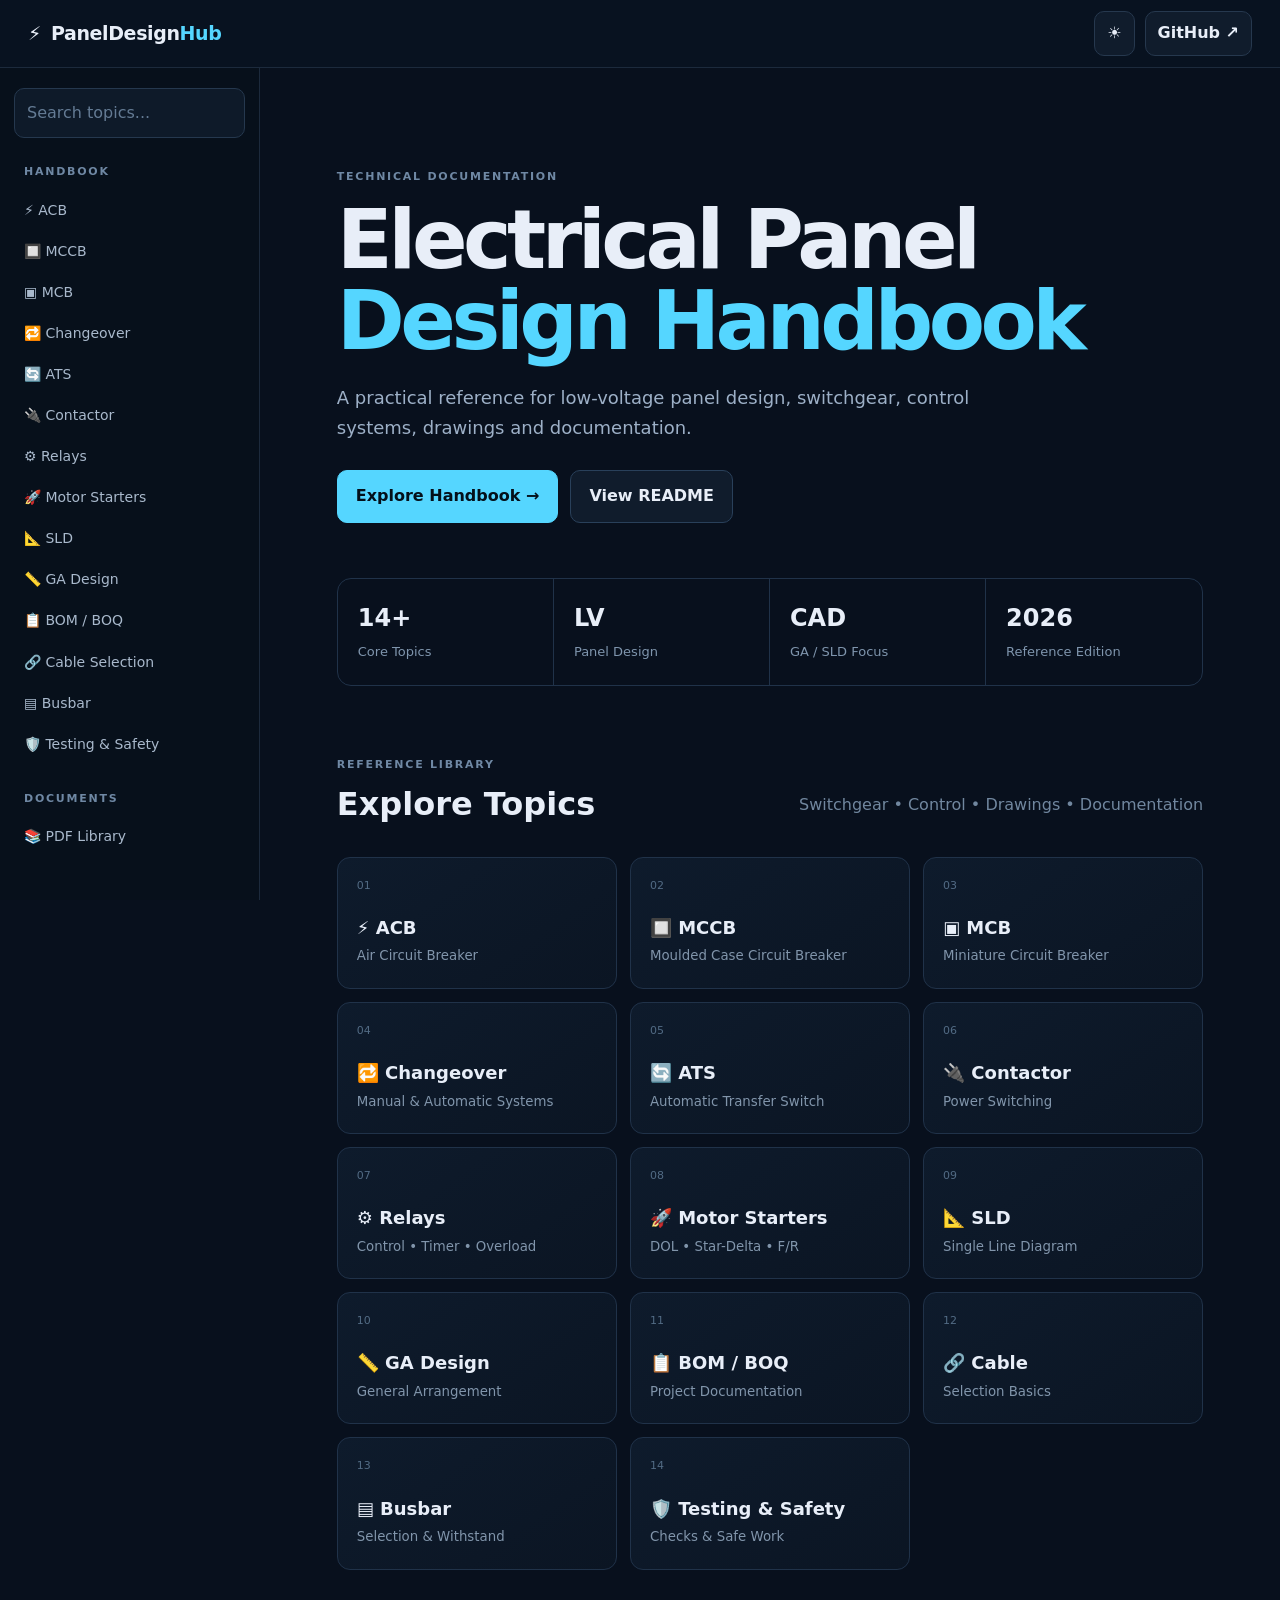
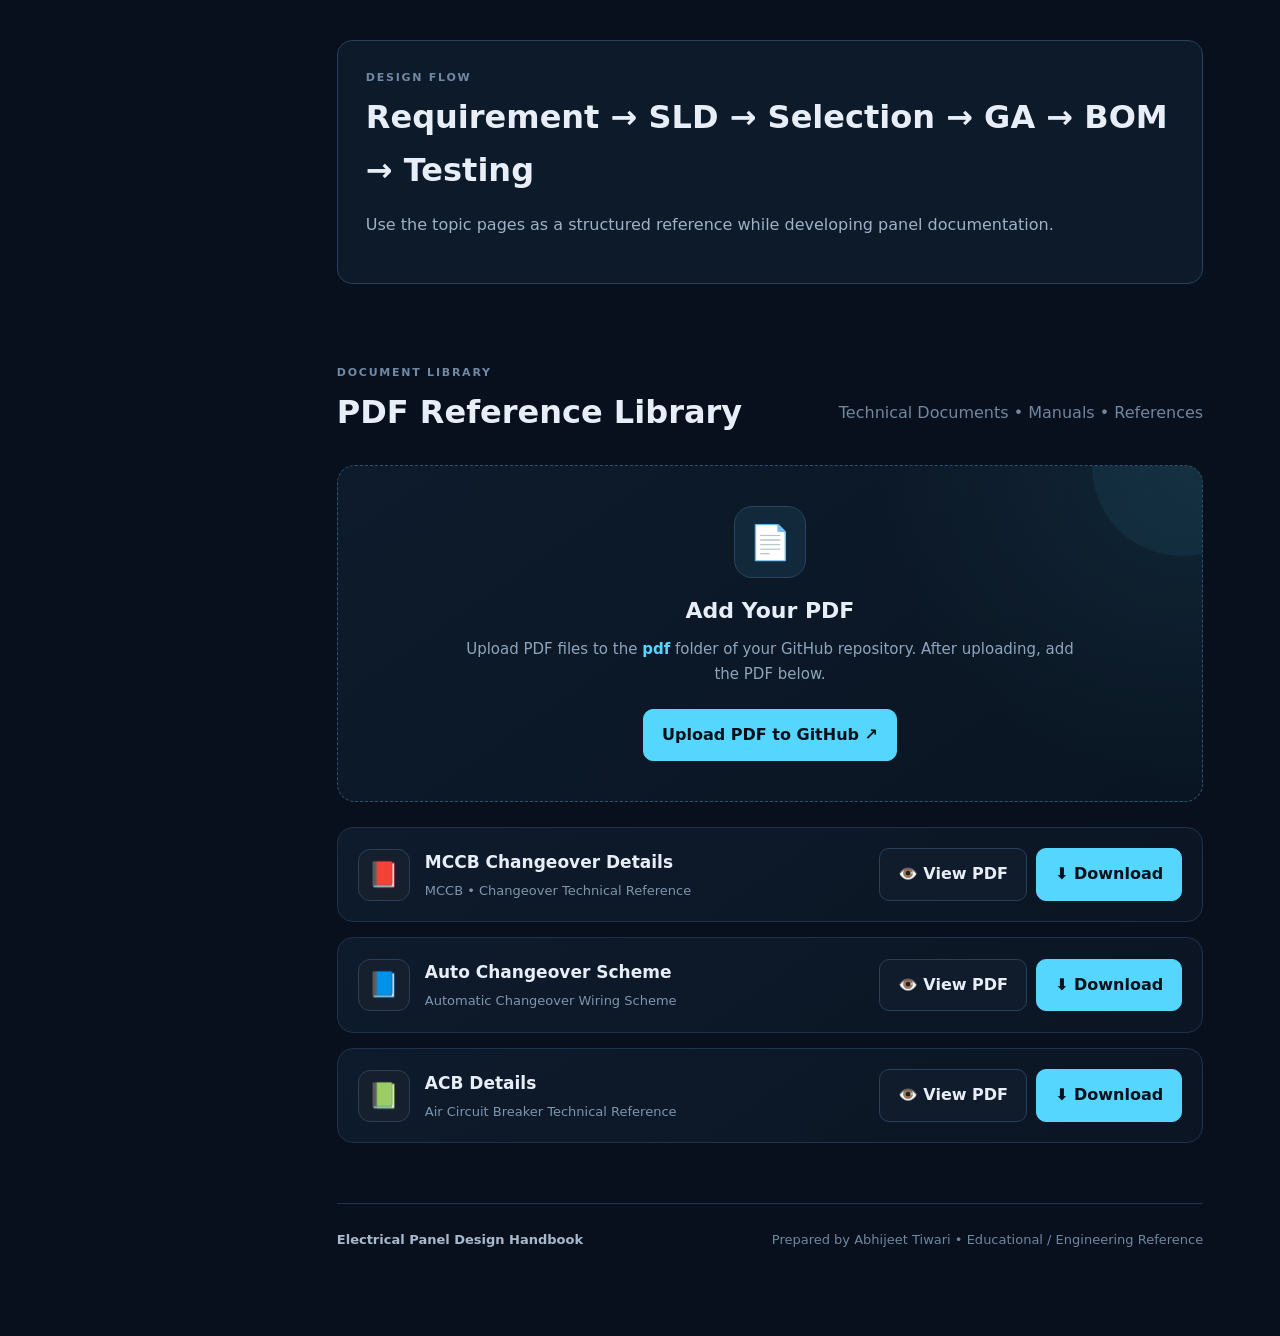
==== commit 0b96ee77: "Update index.html" ====
--- a/index.html
+++ b/index.html
@@ -514,162 +514,150 @@
 
   <div class="pdf-list">
 
-
-    <div class="pdf-card">
-
-      <div class="pdf-info">
-
-        <span class="pdf-file-icon">
-          📕
-        </span>
-
-        <div>
-
-          <h3>
-            Electrical Panel Design Handbook
-          </h3>
-
-          <p>
-            Main Technical Reference
-          </p>
-
-        </div>
-
+  <!-- PDF 01 - MCCB Changeover -->
+
+  <div class="pdf-card">
+
+    <div class="pdf-info">
+
+      <span class="pdf-file-icon">
+        📕
+      </span>
+
+      <div>
+        <h3>MCCB Changeover Details</h3>
+
+        <p>
+          MCCB • Changeover Technical Reference
+        </p>
       </div>
 
-
-      <div class="pdf-actions">
-
-        <a
-          href="pdf/electrical-panel-design.pdf"
-          target="_blank"
-          rel="noopener"
-          class="secondary-btn">
-
-          👁️ View PDF
-
-        </a>
-
-
-        <a
-          href="pdf/electrical-panel-design.pdf"
-          download
-          class="primary-btn">
-
-          ⬇️ Download
-
-        </a>
-
+    </div>
+
+
+    <div class="pdf-actions">
+
+      <a
+        href="pdf/MCCB-Changeover-Details.pdf"
+        target="_blank"
+        rel="noopener"
+        class="secondary-btn">
+
+        👁️ View PDF
+
+      </a>
+
+
+      <a
+        href="pdf/MCCB-Changeover-Details.pdf"
+        download
+        class="primary-btn">
+
+        ⬇️ Download
+
+      </a>
+
+    </div>
+
+  </div>
+
+
+  <!-- PDF 02 - Auto Changeover Scheme -->
+
+  <div class="pdf-card">
+
+    <div class="pdf-info">
+
+      <span class="pdf-file-icon">
+        📘
+      </span>
+
+      <div>
+        <h3>Auto Changeover Scheme</h3>
+
+        <p>
+          Automatic Changeover Wiring Scheme
+        </p>
       </div>
 
     </div>
 
 
-    <!-- PDF 02 -->
-
-    <div class="pdf-card">
-
-      <div class="pdf-info">
-
-        <span class="pdf-file-icon">
-          📘
-        </span>
-
-        <div>
-
-          <h3>
-            ACB Technical Reference
-          </h3>
-
-          <p>
-            ACB / Circuit Breaker Documentation
-          </p>
-
-        </div>
-
+    <div class="pdf-actions">
+
+      <a
+        href="pdf/Auto-Changeover-Scheme.pdf"
+        target="_blank"
+        rel="noopener"
+        class="secondary-btn">
+
+        👁️ View PDF
+
+      </a>
+
+
+      <a
+        href="pdf/Auto-Changeover-Scheme.pdf"
+        download
+        class="primary-btn">
+
+        ⬇️ Download
+
+      </a>
+
+    </div>
+
+  </div>
+
+
+  <!-- PDF 03 - ACB Details -->
+
+  <div class="pdf-card">
+
+    <div class="pdf-info">
+
+      <span class="pdf-file-icon">
+        📗
+      </span>
+
+      <div>
+        <h3>ACB Details</h3>
+
+        <p>
+          Air Circuit Breaker Technical Reference
+        </p>
       </div>
 
-
-      <div class="pdf-actions">
-
-        <a
-          href="pdf/acb-reference.pdf"
-          target="_blank"
-          rel="noopener"
-          class="secondary-btn">
-
-          👁️ View PDF
-
-        </a>
-
-
-        <a
-          href="pdf/acb-reference.pdf"
-          download
-          class="primary-btn">
-
-          ⬇️ Download
-
-        </a>
-
-      </div>
-
-    </div>
-
-
-    <!-- PDF 03 -->
-
-    <div class="pdf-card">
-
-      <div class="pdf-info">
-
-        <span class="pdf-file-icon">
-          📗
-        </span>
-
-        <div>
-
-          <h3>
-            Cable Selection Guide
-          </h3>
-
-          <p>
-            Cable Sizing & Voltage Drop Reference
-          </p>
-
-        </div>
-
-      </div>
-
-
-      <div class="pdf-actions">
-
-        <a
-          href="pdf/cable-selection.pdf"
-          target="_blank"
-          rel="noopener"
-          class="secondary-btn">
-
-          👁️ View PDF
-
-        </a>
-
-
-        <a
-          href="pdf/cable-selection.pdf"
-          download
-          class="primary-btn">
-
-          ⬇️ Download
-
-        </a>
-
-      </div>
-
-    </div>
-
-
-  </div>
+    </div>
+
+
+    <div class="pdf-actions">
+
+      <a
+        href="pdf/ACB-Details.pdf"
+        target="_blank"
+        rel="noopener"
+        class="secondary-btn">
+
+        👁️ View PDF
+
+      </a>
+
+
+      <a
+        href="pdf/ACB-Details.pdf"
+        download
+        class="primary-btn">
+
+        ⬇️ Download
+
+      </a>
+
+    </div>
+
+  </div>
+
+</div>
 
 </section>
 
